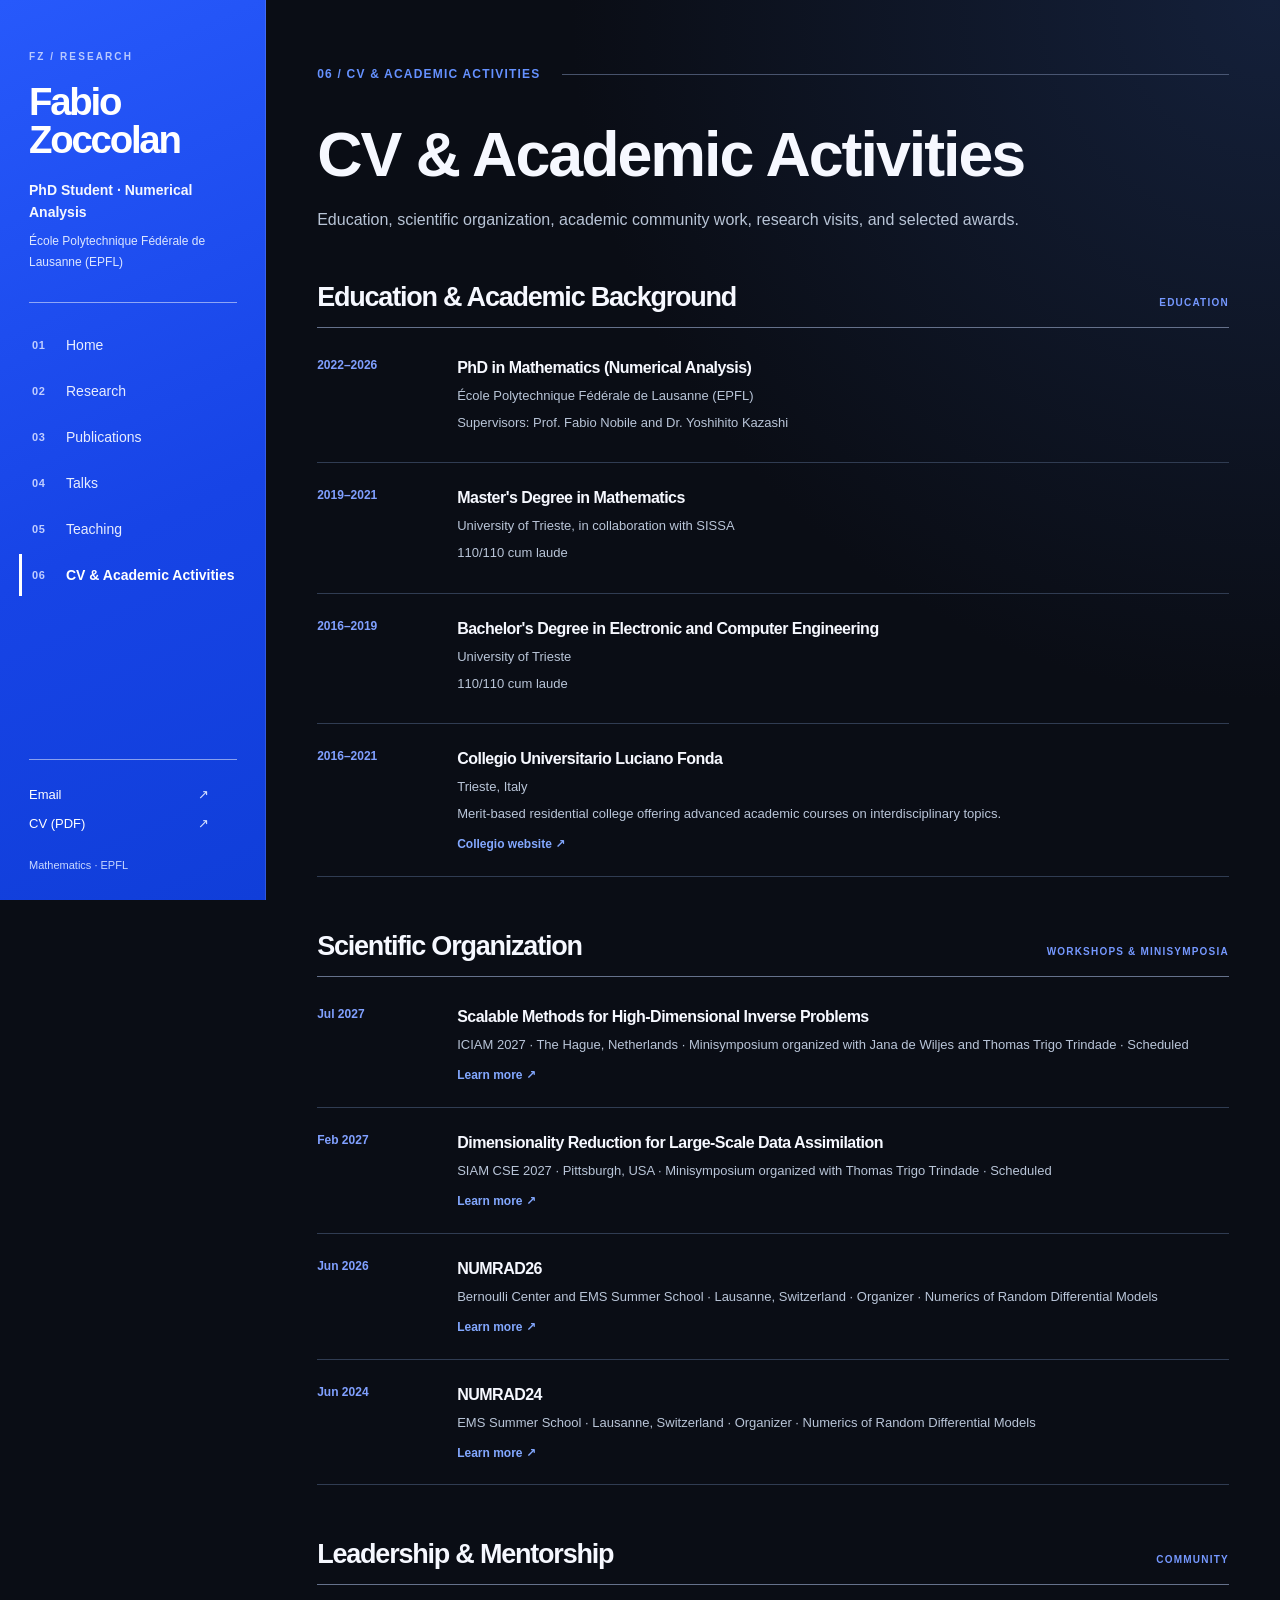
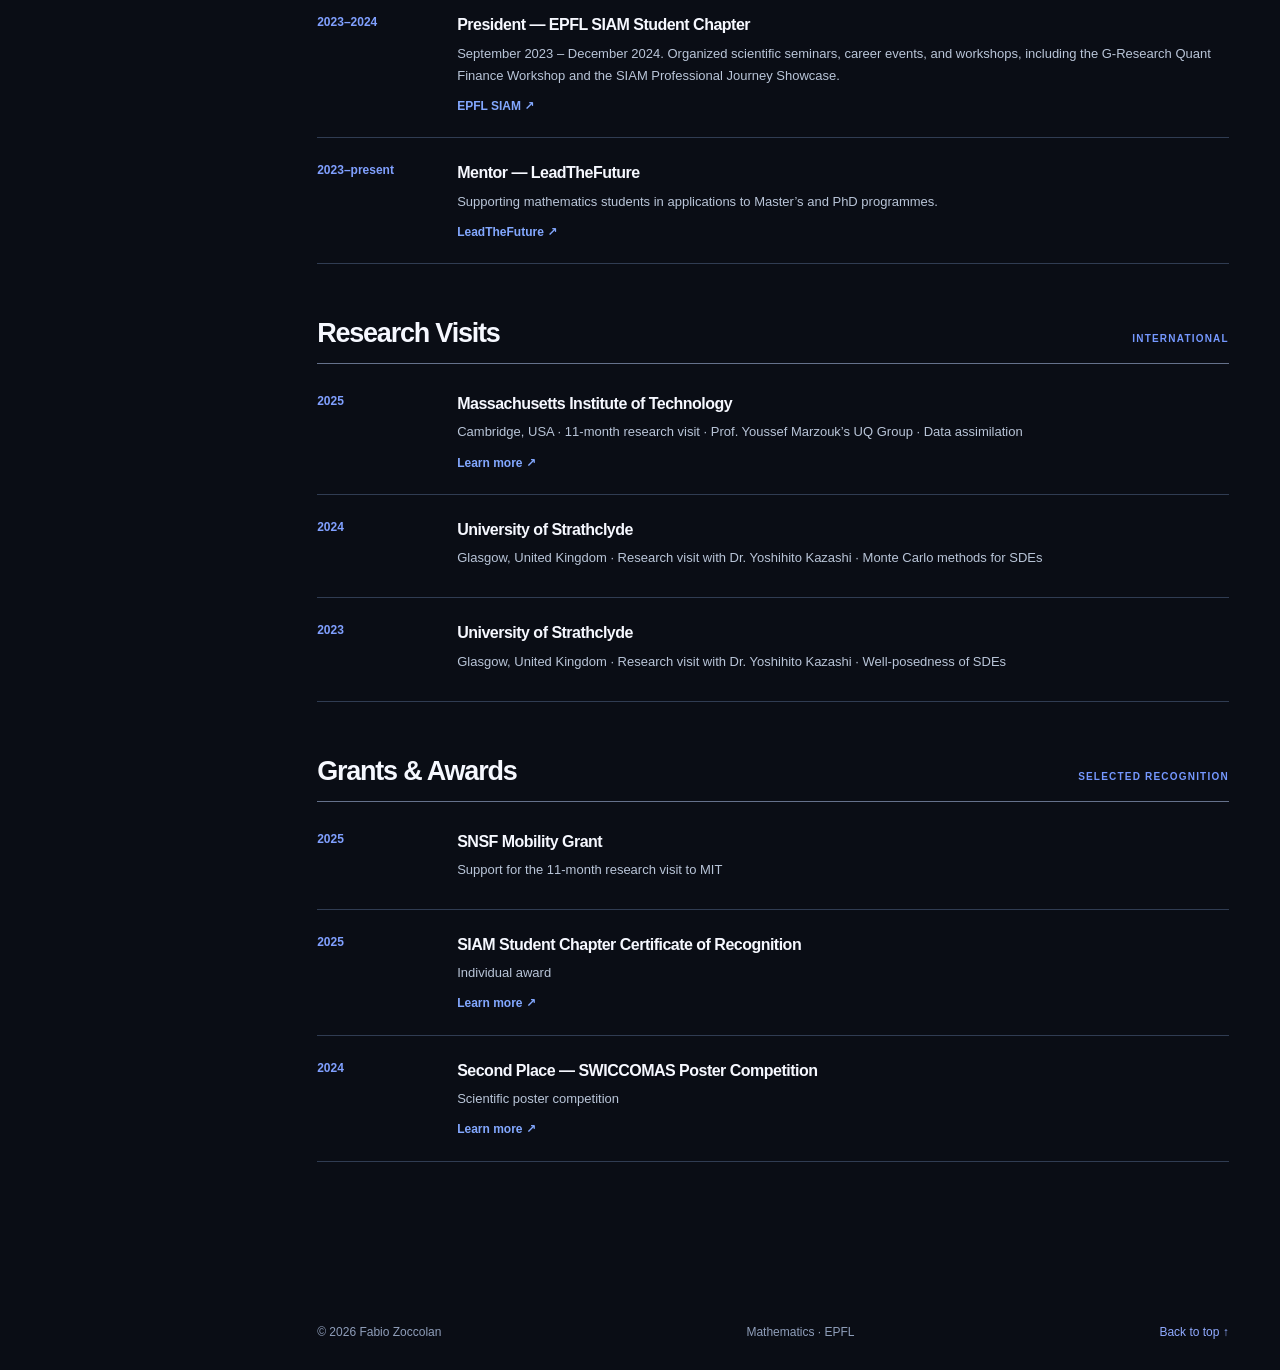
==== activities.html @ 2b1c44f2 "added pages" ====
<!DOCTYPE html>
<html lang="en">
<head>
<meta charset="utf-8"/>
<meta content="width=device-width, initial-scale=1" name="viewport"/>
<meta content="dark" name="color-scheme"/>
<meta content="#2451f4" name="theme-color"/>
<meta content="Education, academic activities, research visits, scientific organization, mentoring, grants and awards of Fabio Zoccolan." name="description"/>
<title>CV &amp; Academic Activities — Fabio Zoccolan</title>
<link href="assets/favicon.svg" rel="icon" type="image/svg+xml"/>
<link href="styles.css" rel="stylesheet"/>
<script defer="" src="script.js"></script>
</head>
<body data-page="activities">
<a class="skip-link" href="#main-content">Skip to content</a>
<div class="mobile-header"><a class="mobile-brand" href="index.html">Fabio Zoccolan</a><button aria-controls="site-sidebar" aria-expanded="false" class="menu-toggle" id="menu-toggle" type="button">Menu <span aria-hidden="true" class="menu-symbol">☰</span></button></div>
<div class="menu-backdrop" hidden="" id="menu-backdrop"></div>
<div class="site-shell">
<aside aria-label="Primary navigation" class="sidebar" id="site-sidebar">
<div class="sidebar-top">
<a class="sidebar-identity" href="index.html"><span class="sidebar-monogram">FZ / RESEARCH</span><strong>Fabio<br/>Zoccolan</strong></a>
<p class="sidebar-role">PhD Student · Numerical Analysis</p>
<p class="sidebar-affiliation">École Polytechnique Fédérale de Lausanne (EPFL)</p>
<div class="sidebar-rule"></div>
<nav aria-label="Website sections" class="site-nav">
<a class="" href="index.html"><span>01</span>Home</a>
<a class="" href="research.html"><span>02</span>Research</a>
<a class="" href="publications.html"><span>03</span>Publications</a>
<a class="" href="talks.html"><span>04</span>Talks</a>
<a class="" href="teaching.html"><span>05</span>Teaching</a>
<a aria-current="page" class="active" href="activities.html"><span>06</span>CV &amp; Academic Activities</a>
</nav>
</div>
<div class="sidebar-bottom">
<div class="sidebar-rule"></div>
<a href="mailto:fabio.zoccolan@epfl.ch">Email <span aria-hidden="true">↗</span></a>
<a href="assets/cv/Fabio_Zoccolan_CV.pdf" rel="noopener" target="_blank">CV (PDF) <span aria-hidden="true">↗</span></a>
<span class="sidebar-note">Mathematics · EPFL</span>
</div>
</aside>
<main id="main-content">
<!-- HOME: Edit the About me paragraphs and academic links here. -->

<!-- RESEARCH: Three themes, original scientific plots and animation. -->

<!-- PUBLICATIONS:-->

<!-- TALKS: Keep both scheduled 2027 talks in Upcoming Talks. -->

<!-- TEACHING: Exact codes appear before course names. -->

<!-- CV & ACADEMIC ACTIVITIES -->
<section aria-labelledby="cv-activities-title" class="content-section single-page-section" id="activities">
<div class="section-tag"><span>06 / CV &amp; ACADEMIC ACTIVITIES</span><span class="tag-rule"></span></div>
<h2 class="section-headline" id="cv-activities-title">CV &amp; Academic Activities</h2><p class="section-lede">Education, scientific organization, academic community work, research visits, and selected awards.</p>
<div class="activity-group">
<div class="group-heading">
<h3>Education &amp; Academic Background</h3>
<span>EDUCATION</span>
</div>
<article class="activity-row">
<div class="date-column">2022–2026</div>
<div>
<h4>PhD in Mathematics (Numerical Analysis)</h4>
<p>École Polytechnique Fédérale de Lausanne (EPFL)</p>
<p>Supervisors: Prof. Fabio Nobile and
         Dr. Yoshihito Kazashi</p>
</div>
</article>
<article class="activity-row">
<div class="date-column">2019–2021</div>
<div>
<h4>Master's Degree in Mathematics</h4>
<p>University of Trieste, in collaboration with SISSA</p>
<p>110/110 cum laude</p>
</div>
</article>
<article class="activity-row">
<div class="date-column">2016–2019</div>
<div>
<h4>Bachelor's Degree in Electronic and
          Computer Engineering</h4>
<p>University of Trieste</p>
<p>110/110 cum laude</p>
</div>
</article>
<article class="activity-row">
<div class="date-column">2016–2021</div>
<div>
<h4>Collegio Universitario Luciano Fonda</h4>
<p>Trieste, Italy</p>
<p>Merit-based residential college offering advanced
         academic courses on interdisciplinary topics.</p>
<a class="resource-chip" href="https://www.collegiofonda.it/en/" rel="noopener noreferrer" target="_blank">
        Collegio website ↗
      </a>
</div>
</article>
</div>

<div class="activity-group"><div class="group-heading"><h3>Scientific Organization</h3><span>WORKSHOPS &amp; MINISYMPOSIA</span></div><article class="activity-row"><div class="date-column">Jul 2027</div><div><h4>Scalable Methods for High-Dimensional Inverse Problems</h4><p>ICIAM 2027 · The Hague, Netherlands · Minisymposium organized with Jana de Wiljes and Thomas Trigo Trindade · Scheduled</p><a class="resource-chip" href="https://iciam2027.org" rel="noopener noreferrer" target="_blank">Learn more <span aria-hidden="true">↗</span></a></div></article>
<article class="activity-row"><div class="date-column">Feb 2027</div><div><h4>Dimensionality Reduction for Large-Scale Data Assimilation</h4><p>SIAM CSE 2027 · Pittsburgh, USA · Minisymposium organized with Thomas Trigo Trindade · Scheduled</p><a class="resource-chip" href="https://www.siam.org/conferences-events/siam-conferences/cse27/" rel="noopener noreferrer" target="_blank">Learn more <span aria-hidden="true">↗</span></a></div></article>
<article class="activity-row"><div class="date-column">Jun 2026</div><div><h4>NUMRAD26</h4><p>Bernoulli Center and EMS Summer School · Lausanne, Switzerland · Organizer · Numerics of Random Differential Models</p><a class="resource-chip" href="https://numrad.epfl.ch" rel="noopener noreferrer" target="_blank">Learn more <span aria-hidden="true">↗</span></a></div></article>
<article class="activity-row"><div class="date-column">Jun 2024</div><div><h4>NUMRAD24</h4><p>EMS Summer School · Lausanne, Switzerland · Organizer · Numerics of Random Differential Models</p><a class="resource-chip" href="https://numrad.epfl.ch/former-editions/" rel="noopener noreferrer" target="_blank">Learn more <span aria-hidden="true">↗</span></a></div></article></div>
<div class="activity-group"><div class="group-heading"><h3>Leadership &amp; Mentorship</h3><span>COMMUNITY</span></div>
<article class="activity-row"><div class="date-column">2023–2024</div><div><h4>President — EPFL SIAM Student Chapter</h4><p>September 2023 – December 2024. Organized scientific seminars, career events, and workshops, including the G-Research Quant Finance Workshop and the SIAM Professional Journey Showcase.</p><a class="resource-chip" href="https://siam.epfl.ch" rel="noopener noreferrer" target="_blank">EPFL SIAM <span aria-hidden="true">↗</span></a></div></article>
<article class="activity-row"><div class="date-column">2023–present</div><div><h4>Mentor — LeadTheFuture</h4><p>Supporting mathematics students in applications to Master’s and PhD programmes.</p><a class="resource-chip" href="https://leadthefuture.tech/" rel="noopener noreferrer" target="_blank">LeadTheFuture <span aria-hidden="true">↗</span></a></div></article>
</div>
<div class="activity-group"><div class="group-heading"><h3>Research Visits</h3><span>INTERNATIONAL</span></div><article class="activity-row"><div class="date-column">2025</div><div><h4>Massachusetts Institute of Technology</h4><p>Cambridge, USA · 11-month research visit · Prof. Youssef Marzouk’s UQ Group · Data assimilation</p><a class="resource-chip" href="https://uqgroup.mit.edu" rel="noopener noreferrer" target="_blank">Learn more <span aria-hidden="true">↗</span></a></div></article>
<article class="activity-row"><div class="date-column">2024</div><div><h4>University of Strathclyde</h4><p>Glasgow, United Kingdom · Research visit with Dr. Yoshihito Kazashi · Monte Carlo methods for SDEs</p></div></article>
<article class="activity-row"><div class="date-column">2023</div><div><h4>University of Strathclyde</h4><p>Glasgow, United Kingdom · Research visit with Dr. Yoshihito Kazashi · Well-posedness of SDEs</p></div></article></div>
<div class="activity-group"><div class="group-heading"><h3>Grants &amp; Awards</h3><span>SELECTED RECOGNITION</span></div><article class="activity-row"><div class="date-column">2025</div><div><h4>SNSF Mobility Grant</h4><p>Support for the 11-month research visit to MIT</p></div></article>
<article class="activity-row"><div class="date-column">2025</div><div><h4>SIAM Student Chapter Certificate of Recognition</h4><p>Individual award</p><a class="resource-chip" href="https://www.siam.org/media/rosdicst/sn_june2025.pdf" rel="noopener noreferrer" target="_blank">Learn more <span aria-hidden="true">↗</span></a></div></article>
<article class="activity-row"><div class="date-column">2024</div><div><h4>Second Place — SWICCOMAS Poster Competition</h4><p>Scientific poster competition</p><a class="resource-chip" href="https://swiccomas.ch/swiccomas-2024-ga-and-poster-competition/" rel="noopener noreferrer" target="_blank">Learn more <span aria-hidden="true">↗</span></a></div></article></div>
</section>
<footer class="site-footer"><span>© 2026 Fabio Zoccolan</span><span>Mathematics · EPFL</span><a href="#main-content">Back to top ↑</a></footer>
</main>
</div>
<dialog aria-label="Expanded scientific figure" class="image-dialog" id="image-dialog"><div class="dialog-top"><p id="dialog-caption"></p><button aria-label="Close image viewer" id="dialog-close" type="button">Close ✕</button></div><img alt="" id="dialog-image" src=""/></dialog>
</body>
</html>
---- styles.css ----
/* Fabio Zoccolan — Midnight Editorial × Cobalt Sidebar
   All type on the website is upright sans-serif. Photo/plots are not cropped. */
:root {
  --cobalt: #2451f4;
  --cobalt-bright: #6591ff;
  --cobalt-light: #9ab5ff;
  --ink: #0a0d15;
  --panel: #121a28;
  --panel-2: #19243a;
  --text: #f6f8ff;
  --muted: #b3bfd3;
  --secondary: #8e9ab2;
  --rule: #303b53;
  --sidebar-width: 266px;
  --focus: #b3c7ff;
}
*, *::before, *::after { box-sizing: border-box; }
html { scroll-behavior: smooth; }
body {
  margin: 0;
  background: var(--ink);
  color: var(--text);
  font-family: "Inter", "Helvetica Neue", Arial, system-ui, -apple-system, sans-serif;
  font-style: normal;
  font-weight: 400;
  -webkit-font-smoothing: antialiased;
  text-rendering: optimizeLegibility;
}
a { color: inherit; text-decoration: none; }
a:hover { color: #c1d2ff; }
a:focus-visible, button:focus-visible, .science-figure button:focus-visible {
  outline: 3px solid var(--focus); outline-offset: 4px;
}
button { font: inherit; }
img { max-width: 100%; }
strong { font-weight: 650; }
.skip-link {
  position: fixed; z-index: 200; left: 14px; top: -80px;
  padding: 12px 16px; background: white; color: #10162d;
}
.skip-link:focus { top: 14px; }
.mobile-header, .menu-backdrop { display: none; }
.site-shell { display: grid; grid-template-columns: var(--sidebar-width) minmax(0, 1fr); min-height: 100vh; }
.sidebar {
  position: sticky; top: 0; height: 100vh; min-height: 680px;
  background: linear-gradient(156deg, #2759fb 0%, #1744e6 58%, #103ed9 100%);
  padding: 46px 29px 29px;
  display: flex; flex-direction: column; justify-content: space-between;
  box-shadow: inset -1px 0 rgba(255,255,255,.13);
  z-index: 30;
}
.sidebar-identity { display: block; color: white; }
.sidebar-identity:hover { color: white; }
.sidebar-monogram { color: #b8c9ff; font-size: 10px; letter-spacing: .21em; font-weight: 740; }
.sidebar-identity strong { display: block; margin-top: 19px; font-size: clamp(34px, 3.0vw, 45px); line-height: .99; font-weight: 760; letter-spacing: -.058em; }
.name-period { color: #bdd0ff; }
.sidebar-role { font-size: 14px; font-weight: 620; margin: 20px 0 7px; line-height: 1.6; }
.sidebar-affiliation { font-size: 12px; line-height: 1.75; color: #dce6ff; margin: 0; }
.sidebar-rule { height: 1px; background: rgba(255,255,255,.5); margin-top: 29px; margin-bottom: 21px; }
.site-nav { display: grid; gap: 4px; }
.site-nav a {
  display: flex; align-items: center; gap: 15px;
  padding: 13px 0 13px 10px; margin-left: -10px;
  font-size: 14px; font-weight: 510;
  color: #e8edff; border-left: 3px solid transparent;
  transition: background-color .18s, border-color .18s;
}
.site-nav a span { color: #c1ceff; font-size: 11px; font-weight: 690; letter-spacing: .05em; min-width: 19px; }
.site-nav a:hover { background: rgba(255,255,255,.09); color: white; }
.site-nav a.active { border-left-color: white; font-weight: 740; color: white; }
.sidebar-bottom { margin-top: 24px; font-size: 13px; }
.sidebar-bottom .sidebar-rule { margin-bottom: 20px; }
.sidebar-bottom a { color: white; padding: 7px 0; display: flex; justify-content: space-between; align-items: center; max-width: 180px; }
.sidebar-bottom a:hover { text-decoration: underline; }
.sidebar-bottom a span { color: #d7e2ff; }
.sidebar-note { display: block; margin-top: 21px; font-size: 11px; color: #c9d8ff; }
#main-content {
  padding: 0 clamp(24px, 4.0vw, 76px);
  min-width: 0; max-width: 1550px;
  width: 100%; margin: 0 auto;
  background: radial-gradient(circle at 99% 0, #14203a 0, rgba(10,13,21,0) 700px), var(--ink);
}
.content-section { padding: 55px 0 84px; border-bottom: 1px solid #334056; scroll-margin-top: 22px; }
.content-section:not(.home-section) { padding-top: 67px; }
.section-tag { display: flex; align-items: center; gap: 22px; margin-bottom: 40px; color: var(--cobalt-bright); font-size: 12px; letter-spacing: .1em; font-weight: 760; white-space: nowrap; }
.tag-rule, .soft-line { height: 1px; min-width: 10px; flex: 1; background: #61708f; opacity: .7; }
.eyebrow { color: #99b1ff; font-weight: 800; font-size: 10px; letter-spacing: .16em; margin: 0 0 18px; }
.eyebrow-divider { color: #68748d; margin: 0 9px; }
h1, h2, h3, h4, p { margin-top: 0; }
h1, h2, h3, h4 { letter-spacing: -.032em; }
h1 { font-size: clamp(53px, 5.8vw, 82px); line-height: 1.04; letter-spacing: -.066em; font-weight: 770; margin: 0 0 27px; }
.headline-dot { color: #6d94ff; }
.hero-grid { display: grid; grid-template-columns: minmax(0,1.18fr) minmax(235px,.72fr); gap: clamp(28px,4vw,75px); align-items: start; }
.hero-text { min-width: 0; }
.bio { max-width: 720px; }
.bio p { color: #d5dce9; font-size: clamp(14px,1.19vw,16px); line-height: 1.91; margin-bottom: 16px; }
.bio strong { color: #f8f9fc; }
.profile-links { display: flex; gap: 10px; flex-wrap: wrap; margin-top: 28px; }
.profile-link {
  display: inline-flex; gap: 6px; align-items: center; justify-content: center;
  border: 1px solid #506895; min-height: 38px; padding: 9px 13px;
  background: #151e31; color: #e6eafb; border-radius: 4px;
  font-size: 12px; font-weight: 680; white-space: nowrap;
  transition: border-color .2s, background-color .2s;
}
a.profile-link:hover { background: #243b6a; border-color: #8ba9ff; color: white; }
.profile-link.cv-link { background: #2451f4; border-color: #2451f4; color: white; }
.profile-link.cv-link:hover { background: #3564fc; }
.pending-link { opacity: .72; cursor: default; }
.pending-link small { font-size: 10px; font-weight: 420; color: #b0bfdc; }
.profile-photo { margin: 0; width: 100%; max-width: 455px; justify-self: end; }
.profile-photo img { display: block; width: 100%; height: auto; object-fit: contain; border: 1px solid #52638a; border-radius: 4px; }
.profile-photo figcaption { color: #8190ae; padding: 10px 1px 0; font-size: 11px; letter-spacing: .09em; text-transform: uppercase; }
.home-secondary { margin-top: 62px; }
.mini-heading { display: flex; gap: 13px; align-items: center; margin-bottom: 23px; }
.mini-heading h2 { margin: 0; font-size: 24px; font-weight: 740; }
.mini-line { background: #5784ff; width: 29px; height: 3px; flex: none; }
.interests-grid { display: grid; grid-template-columns: repeat(3,minmax(0,1fr)); gap: 13px; }
.interest-card {
  display: flex; flex-direction: column; justify-content: space-between; min-height: 174px;
  padding: 22px 21px 18px; border: 1px solid #364b70; border-radius: 5px;
  background: linear-gradient(143deg,#1b2942 0%,#131c2e 100%);
  transition: transform .2s, border-color .2s, background-color .2s;
}
.interest-card:hover { border-color: #7499ff; transform: translateY(-2px); color: white; }
.interest-number { color: #7fa3ff; font-weight: 780; font-size: 10px; letter-spacing: .11em; }
.interest-card h3 { font-size: clamp(16px,1.42vw,21px); line-height: 1.27; margin: 17px 0 13px; font-weight: 740; }
.interest-arrow { align-self: flex-end; color: #7ea1ff; font-size: 19px; }
.home-bottom-grid { display: grid; grid-template-columns: minmax(0,.9fr) minmax(0,1.1fr); gap: 42px; margin-top: 62px; }
.home-feature p { color: #c5cede; line-height: 1.85; font-size: 15px; }
.text-action { color: #87a8ff; font-weight: 700; font-size: 14px; display: inline-block; margin-top: 7px; }
.text-action:hover { color: #bdcdff; }
.recent-entry { border-bottom: 1px solid #303c54; padding: 13px 0; display: grid; gap: 16px; grid-template-columns: 42px minmax(0,1fr); }
.recent-entry:first-of-type { padding-top: 1px; }
.recent-entry>span { color: #819fff; font-size: 12px; margin-top: 4px; }
.recent-entry strong { font-size: 14px; line-height: 1.5; display: block; font-weight: 650; }
.resource-chip { font-size: 12px; display: inline-block; color: #83a8ff; font-weight: 650; margin: 9px 14px 0 0; line-height: 1.3; }
.resource-chip:hover { color: #c7d7ff; text-decoration: underline; }
.contact-block { margin-top: 58px; border-top: 1px solid #5b6983; padding-top: 27px; display: grid; grid-template-columns: .85fr 1.15fr; gap: 26px; }
.contact-label { color: #7d9cfa; font-weight: 750; letter-spacing: .14em; font-size: 11px; }
.contact-block h2 { font-size: 32px; margin: 9px 0; font-weight: 740; }
.contact-details { padding-top: 8px; }
.contact-details>a { font-size: 17px; font-weight: 650; }
.contact-details>a span { color: var(--cobalt-bright); }
.contact-details p { font-size: 13px; color: #9faec7; margin: 10px 0 0; }
.contact-small a { color: #83a8ff; }
.section-headline { font-size: clamp(46px,4.9vw,72px); line-height: 1.06; font-weight: 775; margin: 0 0 19px; }
.section-lede { max-width: 765px; font-size: 16px; line-height: 1.77; color: #b8c4d6; margin-bottom: 44px; }
.research-theme { border-top: 1px solid #46536c; padding: 39px 0 49px; scroll-margin-top: 28px; }
.research-theme:first-of-type { border-top: 0; }
.theme-heading { display: grid; grid-template-columns: 55px minmax(0,1fr); align-items: start; gap: 12px; }
.theme-index { font-weight: 790; font-size: 34px; letter-spacing: -.06em; color: #7395ff; line-height: 1; }
.theme-kicker { color: #7098ff; letter-spacing: .14em; font-size: 10px; font-weight: 750; margin: 0 0 8px; }
.theme-heading h3 { font-size: clamp(24px,2.7vw,36px); line-height: 1.17; font-weight: 740; margin: 0; max-width: 920px; }
.theme-body { max-width: 860px; margin: 22px 0 29px 67px; }
.theme-body p { font-size: 15px; line-height: 1.92; color: #c1cad9; margin-bottom: 13px; }
.media-section-title { display: flex; align-items: center; gap: 15px; margin: 31px 0 18px; font-size: 10px; letter-spacing: .11em; color: #84a2ef; font-weight: 790; }
.media-section-title span:last-child { flex: none; color: #7d8aa3; }
.media-section-title.media-gap { margin-top: 38px; }
.media-intro { color: #a9b9d1; font-size: 13px; line-height: 1.65; max-width: 825px; margin: 0 0 20px; }
.figure-grid { display: grid; gap: 14px; align-items: start; }
.figure-grid.grid-two { grid-template-columns: repeat(2,minmax(0,1fr)); }
.figure-grid.grid-four { grid-template-columns: repeat(4,minmax(0,1fr)); gap: 12px; }
.science-figure { margin: 0; min-width: 0; }
.figure-open {
  display: block; position: relative; width: 100%; min-width: 0; padding: 0; border: 1px solid #586785; border-radius: 4px;
  overflow: hidden; background: #fff; cursor: zoom-in;
}
.figure-open img { display: block; width: 100%; aspect-ratio: 1.29 / 1; height: auto; object-fit: contain; background: #fff; }
.expand-hint { position: absolute; bottom: 0; left: 0; right: 0; padding: 11px 13px; text-align: right; color: white; background: linear-gradient(transparent,rgba(0,0,0,.66)); font-size: 12px; font-weight: 680; opacity: 0; transition: opacity .2s; }
.figure-open:hover .expand-hint,.figure-open:focus-visible .expand-hint { opacity: 1; }
.science-figure figcaption { padding: 12px 0 0; display: grid; gap: 6px; }
.science-figure figcaption strong { font-size: 13px; font-weight: 730; line-height: 1.4; }
.science-figure figcaption span { font-size: 12px; line-height: 1.54; color: #99a8c0; }
.grid-four .science-figure figcaption strong { font-size: 12px; }
.grid-four .science-figure figcaption span { font-size: 11px; }
.animation-figure { margin: 0; max-width: 865px; }
.animation-figure img { display: block; width: 100%; height: auto; object-fit: contain; background: white; border: 1px solid #586785; border-radius: 4px; }
.animation-figure figcaption { display: grid; gap: 6px; margin-top: 12px; }
.animation-figure figcaption strong { font-size: 14px; }
.animation-figure figcaption span { font-size: 12px; color: #a3b2cb; }
.associated-work { padding: 21px 0 0; margin-top: 30px; border-top: 1px solid #323f58; }
.associated-work>p { font-size: 10px; color: #7296ff; font-weight: 800; letter-spacing: .14em; margin-bottom: 4px; }
.resource-row { display: flex; flex-wrap: wrap; column-gap: 0; row-gap: 2px; }
.publication-group,.activity-group { margin: 47px 0 54px; }
.group-heading { display: flex; justify-content: space-between; align-items: baseline; gap: 16px; border-bottom: 1px solid #65718b; padding-bottom: 14px; margin-bottom: 5px; }
.group-heading h3 { font-size: 27px; margin: 0; letter-spacing: -.045em; font-weight: 750; }
.group-heading>span { font-size: 10px; font-weight: 760; color: #7598ff; letter-spacing: .12em; white-space: nowrap; }
.publication-item { display: grid; grid-template-columns: 68px minmax(0,1fr); gap: 20px; border-bottom: 1px solid #303c52; padding: 24px 0 25px; }
.publication-year { color: #83a3ff; font-size: 13px; font-weight: 760; padding-top: 3px; }
.publication-copy h4 { font-size: clamp(16px,1.35vw,19px); line-height: 1.42; letter-spacing: -.016em; font-weight: 680; margin: 0 0 8px; }
.publication-copy p { margin: 0 0 6px; font-size: 13px; line-height: 1.65; }
.publication-authors { color: #c1cad9; }
.publication-venue { color: #8e9eb6; font-style: normal; }
.bibliography-download { margin-top: 8px; }
.talk-list { padding: 0; }
.talk-item { display: grid; grid-template-columns: 82px minmax(0,1fr); padding: 22px 0 26px; border-bottom: 1px solid #303b52; gap: 20px; }
.talk-date { padding-top: 2px; display: grid; justify-items: start; gap: 3px; }
.talk-date span { color: #779aff; font-size: 13px; font-weight: 770; }
.talk-date strong { color: #e0e6f5; font-size: 13px; }
.talk-label { text-transform: uppercase; letter-spacing: .11em; color: #7398ff; font-size: 10px; font-weight: 770; margin-bottom: 7px; }
.talk-details h4 { font-size: clamp(16px,1.5vw,20px); font-weight: 710; letter-spacing: -.02em; line-height: 1.4; margin: 0 0 6px; }
.talk-details>p { color: #aebbd0; line-height: 1.58; font-size: 13px; margin: 0; }
.dot-separator { color: #6c89bc; margin: 0 4px; }
.year-group { margin-top: 29px; }
.year-heading { color: #88a5ff; font-weight: 750; font-size: 22px; margin: 0 0 4px; }
.teaching-row { display: grid; grid-template-columns: 125px minmax(0,1fr); gap: 24px; padding: 20px 0; border-bottom: 1px solid #303c52; }
.date-column { color: #80a0ff; font-size: 13px; font-weight: 750; line-height: 1.55; }
.teaching-courses p { color: #f2f5fc; font-size: 15px; line-height: 1.5; font-weight: 580; margin: 0 0 9px; }
.teaching-courses p:last-child { margin-bottom: 0; }
.student-row { display: grid; grid-template-columns: minmax(0,1fr) 145px; gap: 24px; padding: 22px 0; border-bottom: 1px solid #303c52; }
.student-row h4,.activity-row h4 { margin: 0 0 6px; font-size: 16px; font-weight: 720; line-height: 1.45; }
.student-row p,.activity-row p { font-size: 13px; line-height: 1.7; color: #b9c5d8; margin: 0 0 5px; }
.student-type { color: #8da8ff; text-align: right; font-size: 12px; font-weight: 630; }
.student-type .resource-chip { margin-right: 0; }
.subtle-text { color: #8b9bb2; font-size: 12px; }
.activity-row { display: grid; grid-template-columns: 120px minmax(0,1fr); gap: 20px; padding: 23px 0; border-bottom: 1px solid #303c52; }
.activity-row>.date-column { font-size: 12px; }
.activity-row .resource-chip { margin-top: 7px; }
.site-footer { display: flex; justify-content: space-between; gap: 15px; flex-wrap: wrap; padding: 25px 0 31px; color: #8f9eba; font-size: 12px; }
.site-footer a { color: #90aaff; }
.image-dialog { width: min(96vw,1380px); max-height: 94vh; border: 1px solid #50648e; border-radius: 6px; padding: 0; background: #101725; color: white; box-shadow: 0 20px 90px rgba(0,0,0,.8); }
.image-dialog::backdrop { background: rgba(0,0,0,.88); }
.dialog-top { display: flex; justify-content: space-between; align-items: center; gap: 20px; padding: 11px 18px; border-bottom: 1px solid #364461; }
.dialog-top p { font-size: 13px; font-weight: 690; margin: 0; }
.dialog-top button { color: white; background: #2451f4; border: 0; padding: 10px 14px; cursor: pointer; border-radius: 3px; }
.image-dialog img { display: block; width: auto; height: auto; max-width: min(94vw,1340px); max-height: calc(94vh - 80px); margin: 12px auto; object-fit: contain; background: white; }
@media (max-width: 1190px) {
  :root { --sidebar-width: 237px; }
  .sidebar { padding: 37px 20px 23px; }
  #main-content { padding: 0 clamp(24px,3.7vw,48px); }
  .hero-grid { gap: 27px; grid-template-columns: minmax(0,1.2fr) minmax(220px,.75fr); }
  .sidebar-identity strong { font-size: 37px; }
  .profile-link { padding: 9px 10px; }
}
@media (max-width: 920px) {
  .mobile-header { display: flex; position: sticky; top: 0; z-index: 60; background: #2050ed; color: white; height: 64px; align-items: center; justify-content: space-between; padding: 0 22px; box-shadow: 0 1px 18px rgba(0,0,0,.3); }
  .mobile-brand { color: white; font-size: 21px; font-weight: 760; letter-spacing: -.06em; }
  .mobile-brand span { color: #b9cbff; }
  .menu-toggle { background: transparent; color: white; border: 1px solid rgba(255,255,255,.5); border-radius: 4px; padding: 9px 12px; cursor: pointer; font-size: 13px; }
  .menu-symbol { margin-left: 10px; }
  .site-shell { display: block; }
  .sidebar { position: fixed; left: 0; top: 64px; bottom: 0; height: calc(100dvh - 64px); width: min(320px,85vw); min-height: 0; overflow: auto; transform: translateX(-105%); transition: transform .24s ease; z-index: 70; padding: 28px; }
  body.menu-open .sidebar { transform: translateX(0); }
  .menu-backdrop { position: fixed; z-index: 65; inset: 64px 0 0; background: rgba(0,0,0,.7); }
  body.menu-open .menu-backdrop { display: block; }
  #main-content { padding: 0 clamp(18px,5vw,45px); }
  .content-section { scroll-margin-top: 76px; }
  .research-theme { scroll-margin-top: 80px; }
  .home-section { padding-top: 42px; }
  .hero-grid { grid-template-columns: minmax(0,1.35fr) minmax(220px,.75fr); }
}
@media (max-width: 690px) {
  .section-tag { margin-bottom: 29px; }
  .hero-grid { grid-template-columns: 1fr; }
  .hero-text { order: 1; }
  .profile-photo { order: 2; justify-self: start; width: min(100%,420px); }
  .bio p { font-size: 15px; }
  h1 { font-size: 58px; }
  .home-secondary { margin-top: 45px; }
  .interests-grid { grid-template-columns: 1fr; }
  .interest-card { min-height: 120px; }
  .home-bottom-grid { grid-template-columns: 1fr; gap: 34px; }
  .contact-block { grid-template-columns: 1fr; gap: 4px; }
  .content-section:not(.home-section) { padding-top: 57px; }
  .figure-grid.grid-two { grid-template-columns: 1fr; }
  .figure-grid.grid-four { grid-template-columns: repeat(2,minmax(0,1fr)); }
  .theme-heading { grid-template-columns: 38px 1fr; gap: 10px; }
  .theme-index { font-size: 26px; }
  .theme-heading h3 { font-size: 26px; }
  .theme-body { margin-left: 0; }
  .media-section-title { font-size: 9px; gap: 9px; }
  .publication-item { grid-template-columns: 47px 1fr; gap: 12px; }
  .group-heading h3 { font-size: 24px; }
  .talk-item { grid-template-columns: 55px 1fr; gap: 13px; }
  .teaching-row,.activity-row { grid-template-columns: 1fr; gap: 5px; }
  .student-row { grid-template-columns: 1fr; gap: 10px; }
  .student-type { text-align: left; }
}
@media (max-width: 430px) {
  #main-content { padding: 0 18px; }
  .profile-links { gap: 7px; }
  .profile-link { padding: 9px 9px; }
  .figure-grid.grid-four { grid-template-columns: 1fr; }
  .section-headline { font-size: 44px; }
  .group-heading { align-items: start; }
  .group-heading>span { font-size: 9px; }
  .talk-details h4 { font-size: 16px; }
}
@media (prefers-reduced-motion: reduce) {
  *, *::before, *::after { scroll-behavior: auto !important; transition-duration: 0.01ms !important; animation-duration: 0.01ms !important; }
}
@media print {
  .sidebar,.mobile-header,.menu-backdrop,.image-dialog { display: none !important; }
  .site-shell { display: block; }
  #main-content { padding: 0 20px; background: white; color: black; }
  .content-section { break-inside: avoid-page; }
}

/* Multi-page navigation: research sections remain together on research.html. */
.single-page-section { min-height: calc(100vh - 90px); border-bottom: 0; }
.research-jumpnav { display: flex; flex-wrap: wrap; gap: 10px; margin: 28px 0 35px; }
.research-jumpnav a { display: inline-block; padding: 10px 14px; font-size: 12px; font-weight: 690; line-height: 1.4; border: 1px solid #506995; border-radius: 4px; color: #e8edff; background: #182238; transition: background-color .18s, border-color .18s; }
.research-jumpnav a:hover { color: white; border-color: #a4bdff; background: #2451f4; }
@media (max-width: 690px) { .research-jumpnav { margin: 22px 0 26px; gap: 8px; } .research-jumpnav a { padding: 9px 11px; } }
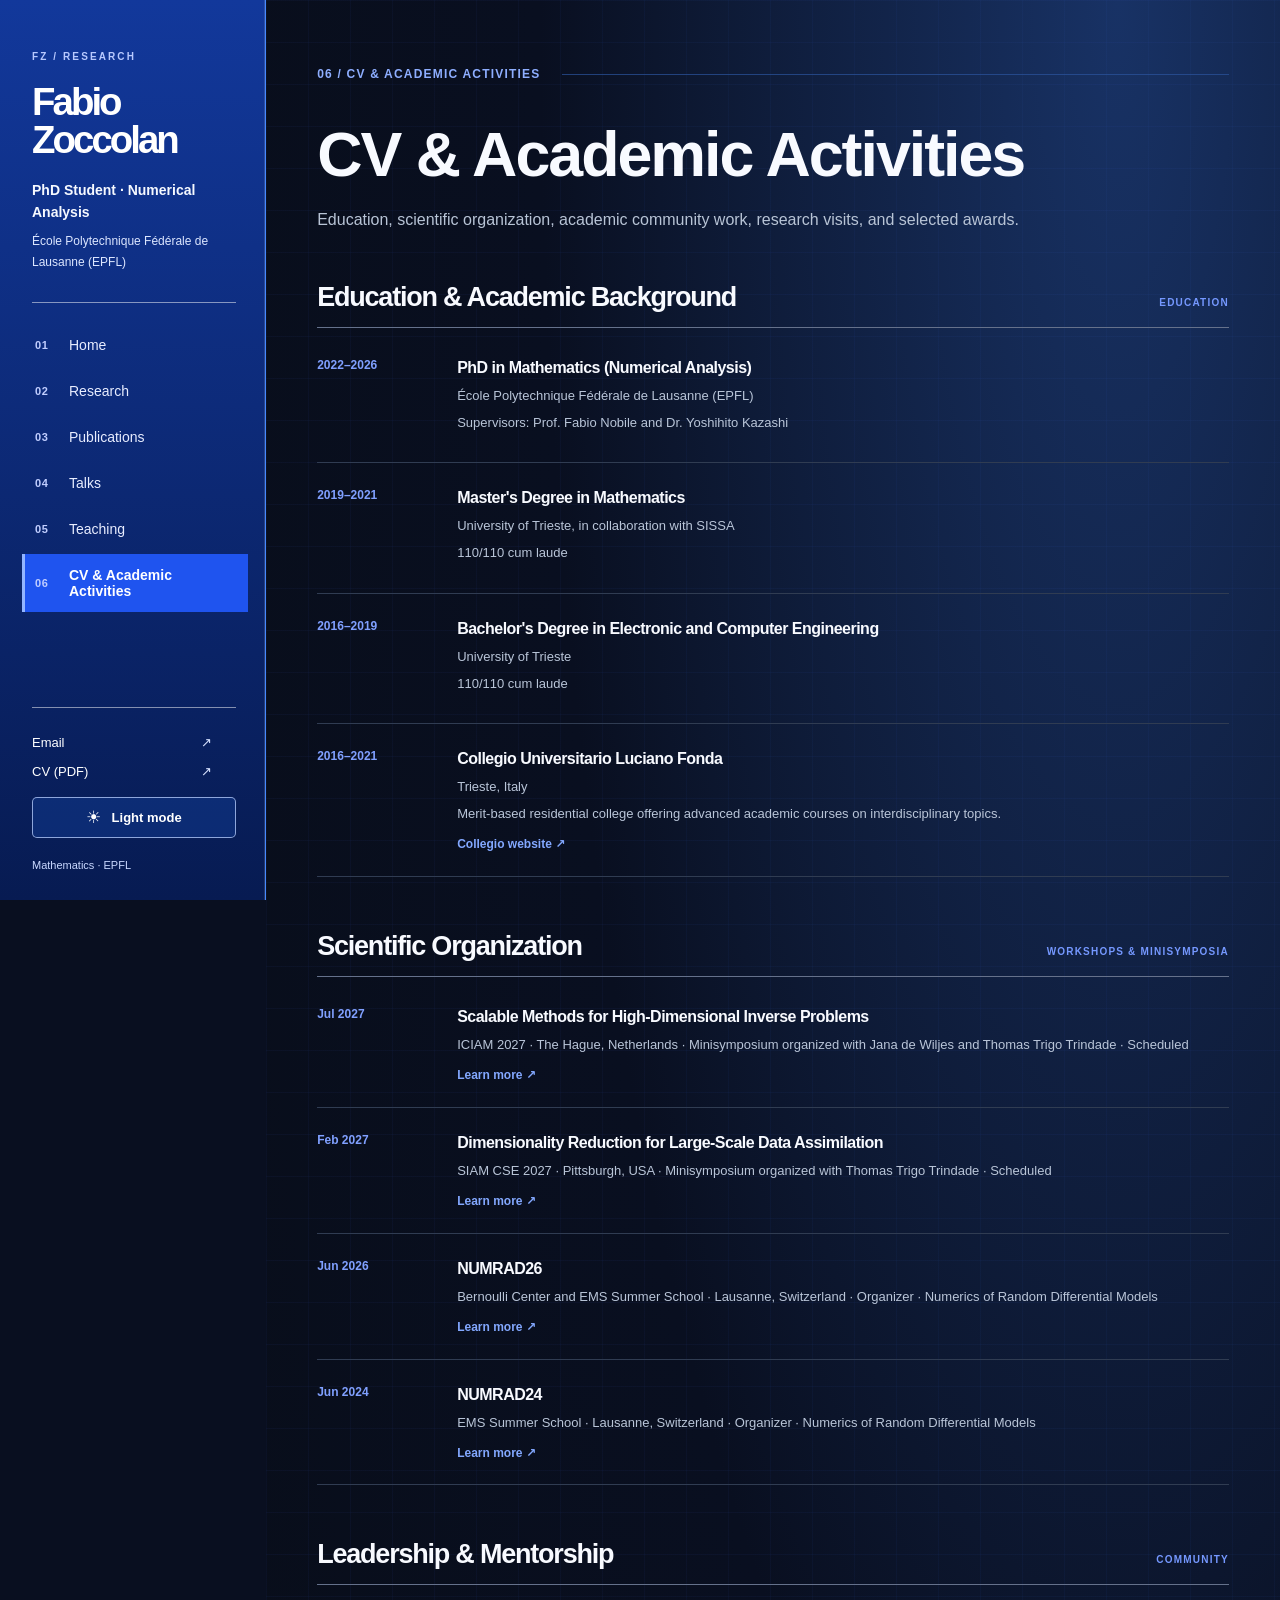
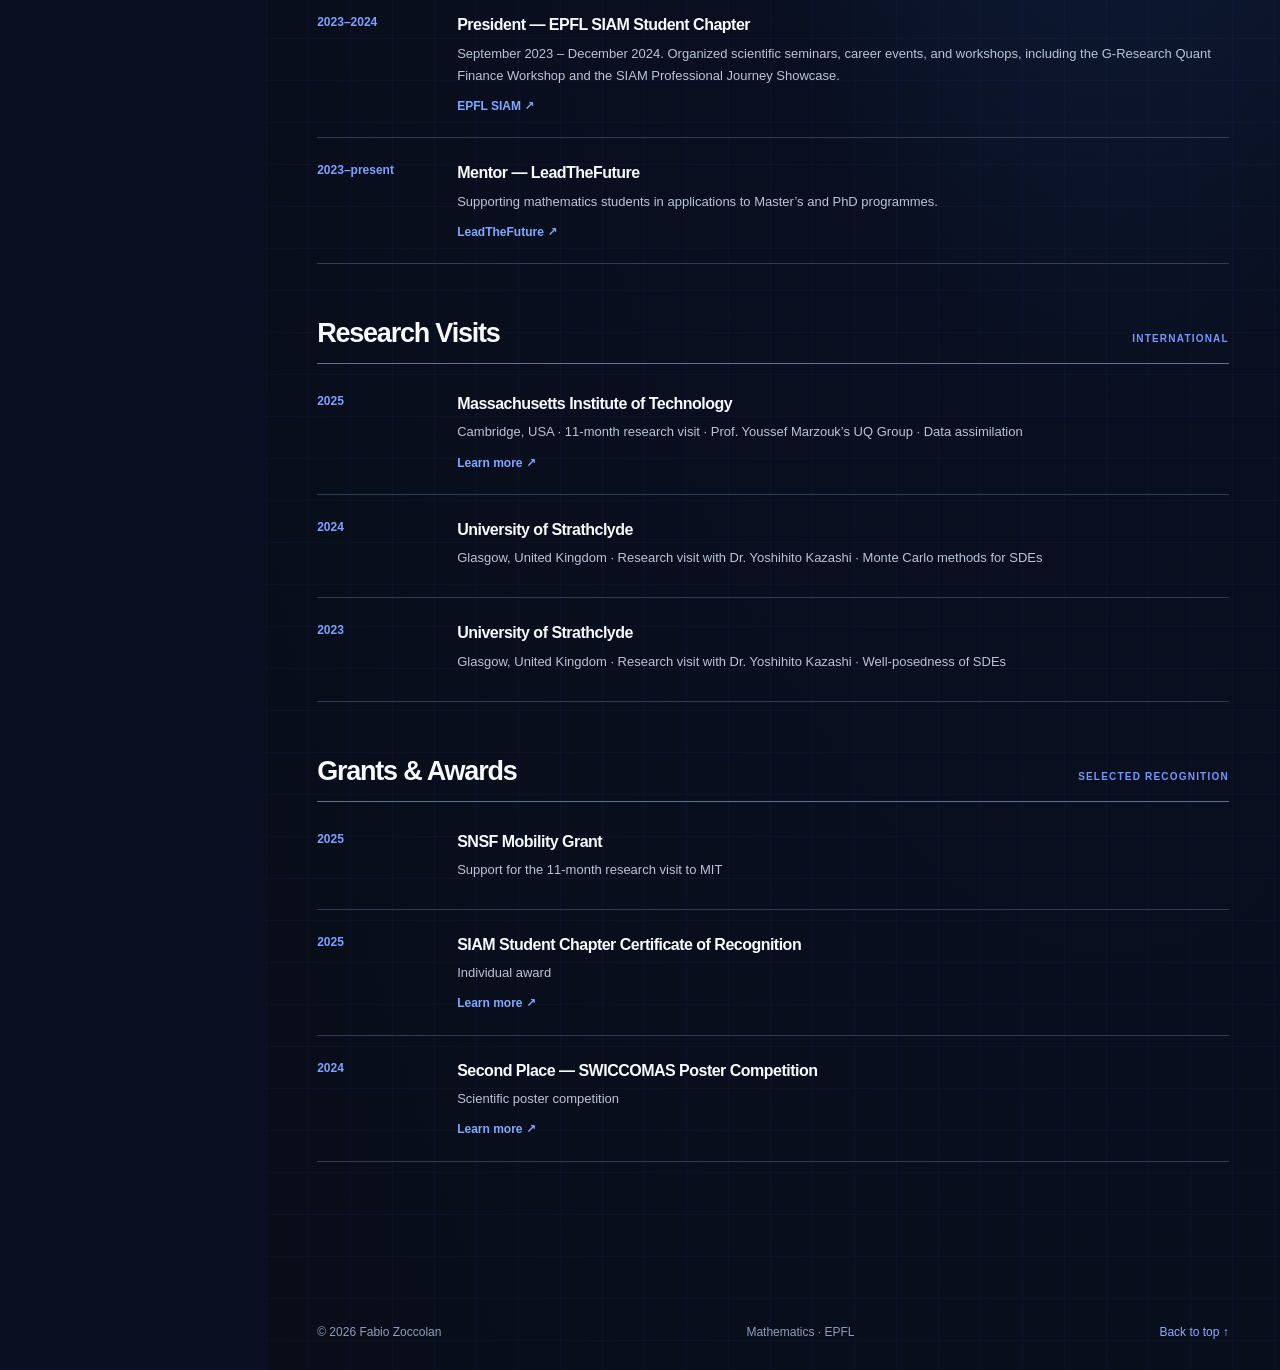
==== commit c7176bdb: "new website version" ====
--- a/activities.html
+++ b/activities.html
@@ -3,11 +3,20 @@
 <head>
 <meta charset="utf-8"/>
 <meta content="width=device-width, initial-scale=1" name="viewport"/>
-<meta content="dark" name="color-scheme"/>
+<meta content="dark light" name="color-scheme"/>
 <meta content="#2451f4" name="theme-color"/>
 <meta content="Education, academic activities, research visits, scientific organization, mentoring, grants and awards of Fabio Zoccolan." name="description"/>
 <title>CV &amp; Academic Activities — Fabio Zoccolan</title>
 <link href="assets/favicon.svg" rel="icon" type="image/svg+xml"/>
+<script>
+  /* Apply a saved theme before the stylesheet renders to avoid flashing. */
+  try {
+    document.documentElement.dataset.theme =
+      localStorage.getItem('fabio-site-theme') === 'light' ? 'light' : 'dark';
+  } catch (error) {
+    document.documentElement.dataset.theme = 'dark';
+  }
+</script>
 <link href="styles.css" rel="stylesheet"/>
 <script defer="" src="script.js"></script>
 </head>
@@ -35,6 +44,10 @@
 <div class="sidebar-rule"></div>
 <a href="mailto:fabio.zoccolan@epfl.ch">Email <span aria-hidden="true">↗</span></a>
 <a href="assets/cv/Fabio_Zoccolan_CV.pdf" rel="noopener" target="_blank">CV (PDF) <span aria-hidden="true">↗</span></a>
+<button class="theme-toggle" type="button" aria-label="Switch to light mode" aria-pressed="false">
+  <span class="theme-toggle-icon" aria-hidden="true">&#9728;</span>
+  <span class="theme-toggle-text">Light mode</span>
+</button>
 <span class="sidebar-note">Mathematics · EPFL</span>
 </div>
 </aside>
--- a/styles.css
+++ b/styles.css
@@ -303,3 +303,162 @@
 .research-jumpnav a { display: inline-block; padding: 10px 14px; font-size: 12px; font-weight: 690; line-height: 1.4; border: 1px solid #506995; border-radius: 4px; color: #e8edff; background: #182238; transition: background-color .18s, border-color .18s; }
 .research-jumpnav a:hover { color: white; border-color: #a4bdff; background: #2451f4; }
 @media (max-width: 690px) { .research-jumpnav { margin: 22px 0 26px; gap: 8px; } .research-jumpnav a { padding: 9px 11px; } }
+
+
+/* 02 / Cobalt Blueprint — engineered grids, highlighted research */
+:root{--cobalt:#2055ff;--ink:#090f20;--panel:#121f39;--panel-2:#192e55;--text:#f8faff;--muted:#c8d4e9;--rule:#355581;}
+.sidebar{background:linear-gradient(180deg,#12389b 0%,#071b52 100%);border-right:1px solid #4589ff;padding-left:32px;}
+.sidebar-identity strong{font-weight:820;letter-spacing:-.077em}.site-nav a.active{background:#1f54ef;border-left-color:#93b5ff;margin-right:-12px;padding-right:12px}
+#main-content{background:linear-gradient(90deg,rgba(56,102,231,.05) 1px,transparent 1px) 0 0/42px 42px,linear-gradient(rgba(56,102,231,.055) 1px,transparent 1px) 0 0/42px 42px,radial-gradient(ellipse at 84% 0, #183265 0%, #090f20 48%,#080d18 100%);}
+h1{font-weight:860;letter-spacing:-.079em;font-size:clamp(60px,6.3vw,90px)}
+.section-tag{color:#8eaeff}.tag-rule{background:#2b559e}.eyebrow,.interest-number{color:#8cb1ff}
+.bio p{color:#d5dff0;line-height:1.92}.bio strong{color:#fff}
+.profile-photo img{border:3px solid #7ba4ff;box-shadow:13px 13px 0px #123a98;filter:saturate(.98)}.profile-photo figcaption{color:#8aa6d3}
+.profile-link{background:rgba(27,51,91,.75);border-color:#4a78bd;box-shadow:inset 0 1px rgba(255,255,255,.08)}.profile-link.cv-link{background:#225bff}
+.mini-line{height:2px;width:55px;background:#7aa0ff}
+.interest-card{background:linear-gradient(147deg,#123b88,#102342 73%);border:1px solid #4378ce;border-radius:0;min-height:182px;position:relative;overflow:hidden}
+.interest-card:after{content:"";width:66px;height:66px;border:1px solid #5d89c6;position:absolute;right:-28px;top:-28px;transform:rotate(45deg);opacity:.5}
+.interest-card h3{font-size:clamp(16px,1.42vw,21px)}
+.contact-block{border-color:#4876b4}.recent-entry{border-color:#385587}
+
+
+/* Theme toggle: the dark palette is Cobalt Blueprint B. */
+:root { color-scheme: dark; }
+html[data-theme="light"] { color-scheme: light; }
+.theme-toggle {
+  display: flex; align-items: center; justify-content: center; gap: 10px;
+  width: 100%; margin: 11px 0 7px; padding: 11px 13px;
+  border: 1px solid rgba(188, 210, 255, .74); border-radius: 5px;
+  background: rgba(21, 65, 156, .42); color: white;
+  font-size: 13px; font-weight: 680; cursor: pointer;
+  transition: background .18s, border-color .18s;
+}
+.theme-toggle:hover { background: rgba(48, 103, 225, .65); border-color: white; }
+.theme-toggle:focus-visible { outline: 3px solid white; outline-offset: 3px; }
+.theme-toggle-icon { font-size: 17px; line-height: 1; }
+
+/* Copy citation buttons sit alongside paper/DOI/software links. */
+.bibtex-copy {
+  display: inline-flex; align-items: center; gap: 5px;
+  min-height: 28px; margin: 6px 8px 0 0; padding: 4px 10px;
+  color: #dce8ff; background: rgba(36,81,244,.16);
+  border: 1px solid #587dbe; border-radius: 4px;
+  font-size: 12px; line-height: 1.3; font-weight: 680;
+  cursor: pointer;
+}
+.bibtex-copy:hover { color: white; background: #2759d6; border-color: #9cbbff; }
+.bibtex-copy.copied { border-color: #9bb9ff; color: white; }
+.bibtex-copy:disabled { cursor: default; opacity: .9; }
+.copy-symbol { font-size: 15px; line-height: 1; }
+
+/* Keep sidebar identity and role readable in both themes. */
+.sidebar-role { color: #f6f9ff; }
+
+/* Light mode: keep the cobalt sidebar; lighten the content surface and text. */
+html[data-theme="light"] {
+  --cobalt: #2552d7;
+  --cobalt-bright: #2456bb;
+  --cobalt-light: #1e4eaf;
+  --ink: #f7f9fd;
+  --panel: #eef3fc;
+  --panel-2: #e7eef9;
+  --text: #172743;
+  --muted: #53647d;
+  --secondary: #61738c;
+  --rule: #c5d2e4;
+  --focus: #2157d8;
+}
+html[data-theme="light"] #main-content {
+  background:
+    linear-gradient(90deg,rgba(38,83,169,.035) 1px,transparent 1px) 0 0/42px 42px,
+    linear-gradient(rgba(38,83,169,.035) 1px,transparent 1px) 0 0/42px 42px,
+    radial-gradient(ellipse at 86% 0,#e5efff 0%,#f7f9fd 54%,#fff 100%);
+}
+html[data-theme="light"] #main-content a:hover { color: #1848b1; }
+html[data-theme="light"] .content-section { border-bottom-color: #cdd8ea; }
+html[data-theme="light"] .section-tag,
+html[data-theme="light"] .eyebrow,
+html[data-theme="light"] .interest-number,
+html[data-theme="light"] .theme-kicker,
+html[data-theme="light"] .group-heading>span,
+html[data-theme="light"] .associated-work>p,
+html[data-theme="light"] .contact-label,
+html[data-theme="light"] .talk-label,
+html[data-theme="light"] .year-heading,
+html[data-theme="light"] .date-column,
+html[data-theme="light"] .publication-year,
+html[data-theme="light"] .talk-date span,
+html[data-theme="light"] .student-type,
+html[data-theme="light"] .theme-index,
+html[data-theme="light"] .recent-entry>span { color: #2453bb; }
+html[data-theme="light"] .tag-rule,
+html[data-theme="light"] .soft-line { background: #aebed7; }
+html[data-theme="light"] .eyebrow-divider { color: #7789a5; }
+html[data-theme="light"] .bio p { color: #3d4d67; }
+html[data-theme="light"] .bio strong { color: #192b48; }
+html[data-theme="light"] .profile-link {
+  color: #1e437f; background: rgba(255,255,255,.88); border-color: #b9cbe5;
+  box-shadow: 0 2px 6px rgba(28,68,138,.06);
+}
+html[data-theme="light"] a.profile-link:hover { background: #e4edff; border-color: #7396dc; color: #143e9b; }
+html[data-theme="light"] .profile-link.cv-link { background: #2552dc; border-color: #2552dc; color: white; }
+html[data-theme="light"] a.profile-link.cv-link:hover { background: #1945bd; color: white; }
+html[data-theme="light"] .profile-photo img { border-color: #4c74bd; box-shadow: 13px 13px 0 #d3e2ff; }
+html[data-theme="light"] .profile-photo figcaption { color: #576d8c; }
+html[data-theme="light"] .mini-line { background: #3261d5; }
+html[data-theme="light"] .interest-card {
+  color: #162b4e; background: linear-gradient(145deg,#ffffff,#e7efff);
+  border-color: #a9c1e9; box-shadow: 0 5px 18px rgba(44,80,155,.045);
+}
+html[data-theme="light"] .interest-card:after { border-color: #8ba9dd; }
+html[data-theme="light"] .interest-card:hover { border-color: #3468d7; color: #173569; }
+html[data-theme="light"] .interest-arrow { color: #2455c0; }
+html[data-theme="light"] .home-feature p,
+html[data-theme="light"] .theme-body p,
+html[data-theme="light"] .publication-authors,
+html[data-theme="light"] .student-row p,
+html[data-theme="light"] .activity-row p,
+html[data-theme="light"] .talk-details>p { color: #44536b; }
+html[data-theme="light"] .recent-entry,
+html[data-theme="light"] .publication-item,
+html[data-theme="light"] .talk-item,
+html[data-theme="light"] .teaching-row,
+html[data-theme="light"] .student-row,
+html[data-theme="light"] .activity-row { border-bottom-color: #d0dbeb; }
+html[data-theme="light"] .text-action,
+html[data-theme="light"] .resource-chip,
+html[data-theme="light"] .contact-small a,
+html[data-theme="light"] .site-footer a { color: #2255bb; }
+html[data-theme="light"] .resource-chip:hover { color: #123d98; }
+html[data-theme="light"] .contact-block,
+html[data-theme="light"] .research-theme { border-color: #c3d0e4; }
+html[data-theme="light"] .contact-details p,
+html[data-theme="light"] .science-figure figcaption span,
+html[data-theme="light"] .animation-figure figcaption span,
+html[data-theme="light"] .publication-venue,
+html[data-theme="light"] .subtle-text,
+html[data-theme="light"] .media-intro { color: #5a6b85; }
+html[data-theme="light"] .section-lede { color: #53637c; }
+html[data-theme="light"] .media-section-title { color: #2b56a5; }
+html[data-theme="light"] .media-section-title span:last-child { color: #667794; }
+html[data-theme="light"] .figure-open,
+html[data-theme="light"] .animation-figure img { border-color: #b1c5e2; }
+html[data-theme="light"] .associated-work { border-color: #c6d4e8; }
+html[data-theme="light"] .group-heading { border-bottom-color: #afc0da; }
+html[data-theme="light"] .talk-date strong,
+html[data-theme="light"] .teaching-courses p { color: #203250; }
+html[data-theme="light"] .dot-separator { color: #6d86b4; }
+html[data-theme="light"] .site-footer { color: #6b7c95; }
+html[data-theme="light"] .research-jumpnav a {
+  background: #e7eefb; border-color: #b3c6e5; color: #244576;
+}
+html[data-theme="light"] .research-jumpnav a:hover { color: white; border-color: #2455c7; background: #2455c7; }
+html[data-theme="light"] .bibtex-copy {
+  color: #204b9b; background: #e9f0ff; border-color: #abc1e8;
+}
+html[data-theme="light"] .bibtex-copy:hover,
+html[data-theme="light"] .bibtex-copy.copied { color: white; background: #2453c3; border-color: #2453c3; }
+html[data-theme="light"] .image-dialog { background: #fbfcff; color: #1c2943; border-color: #b0c5df; }
+html[data-theme="light"] .dialog-top { border-color: #ccd9ec; }
+html[data-theme="light"] .image-dialog::backdrop { background: rgba(13,30,68,.72); }
+@media print { .theme-toggle { display:none !important; } }
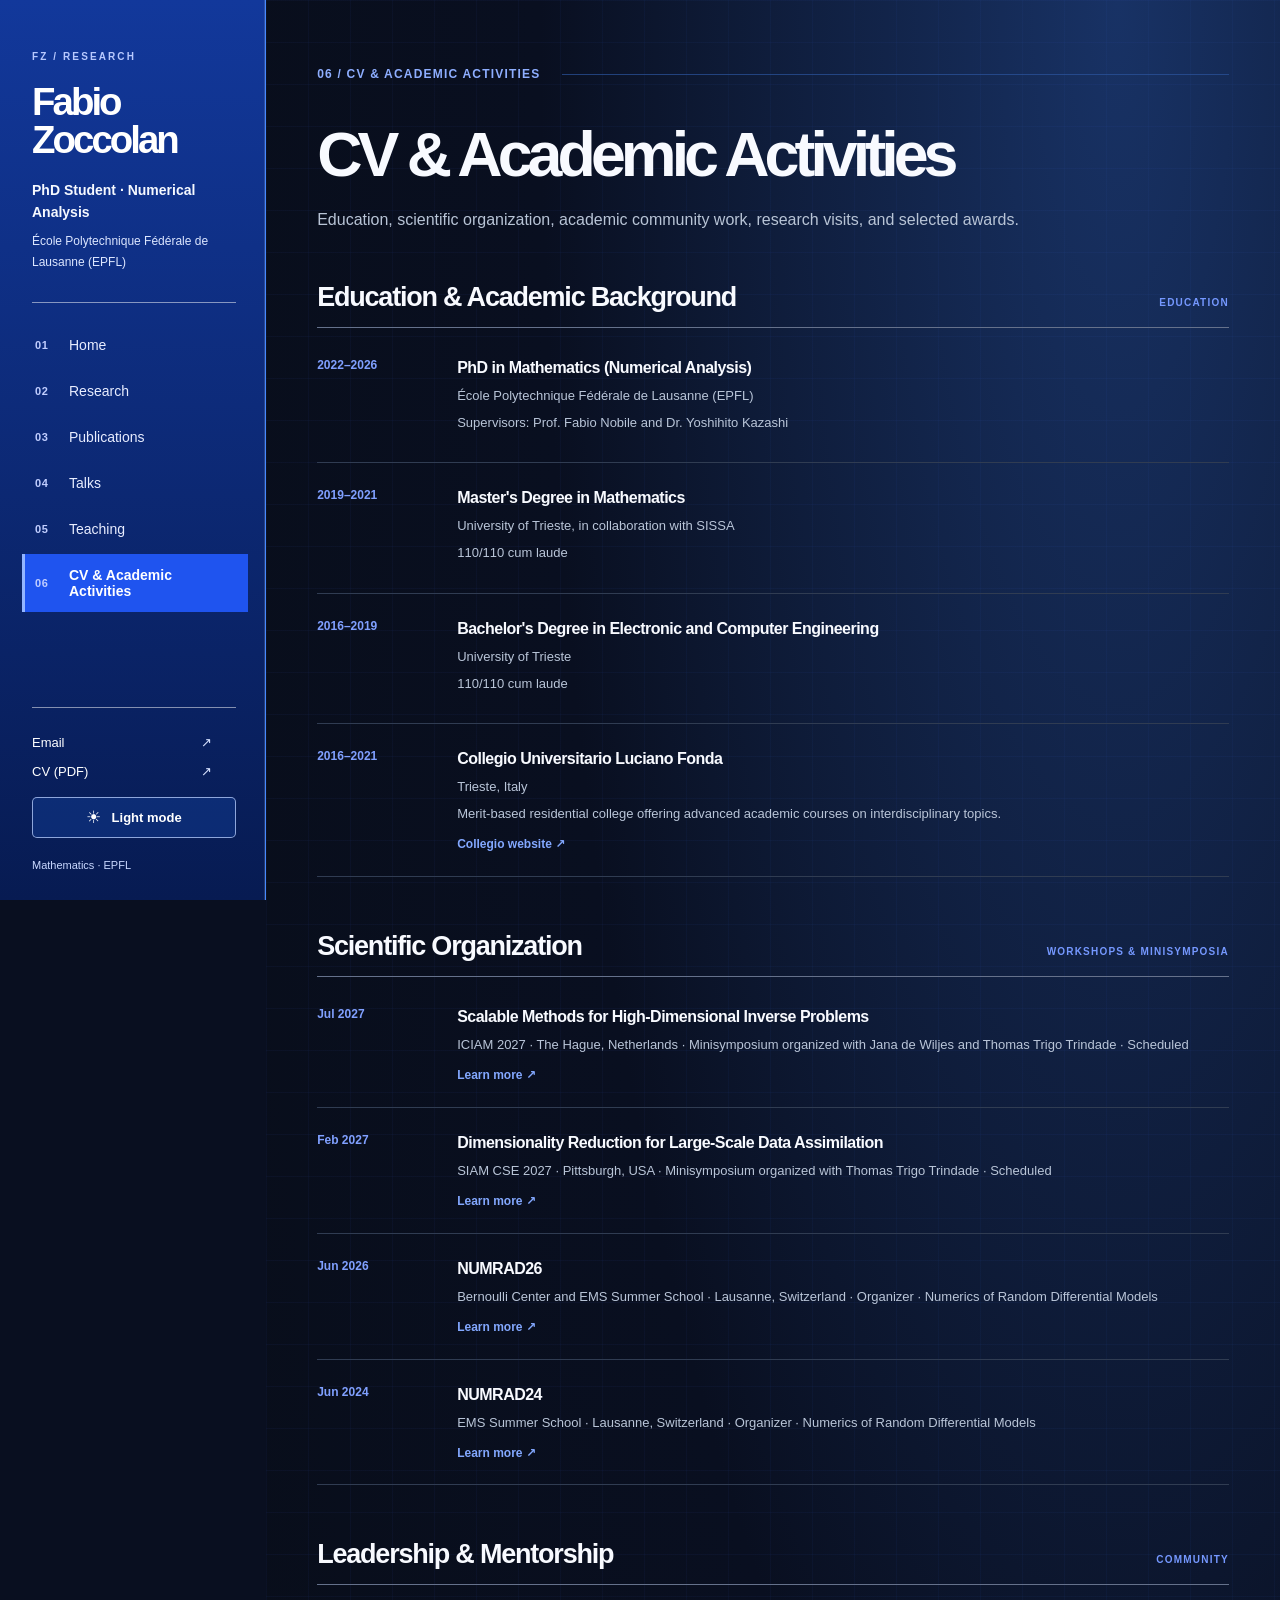
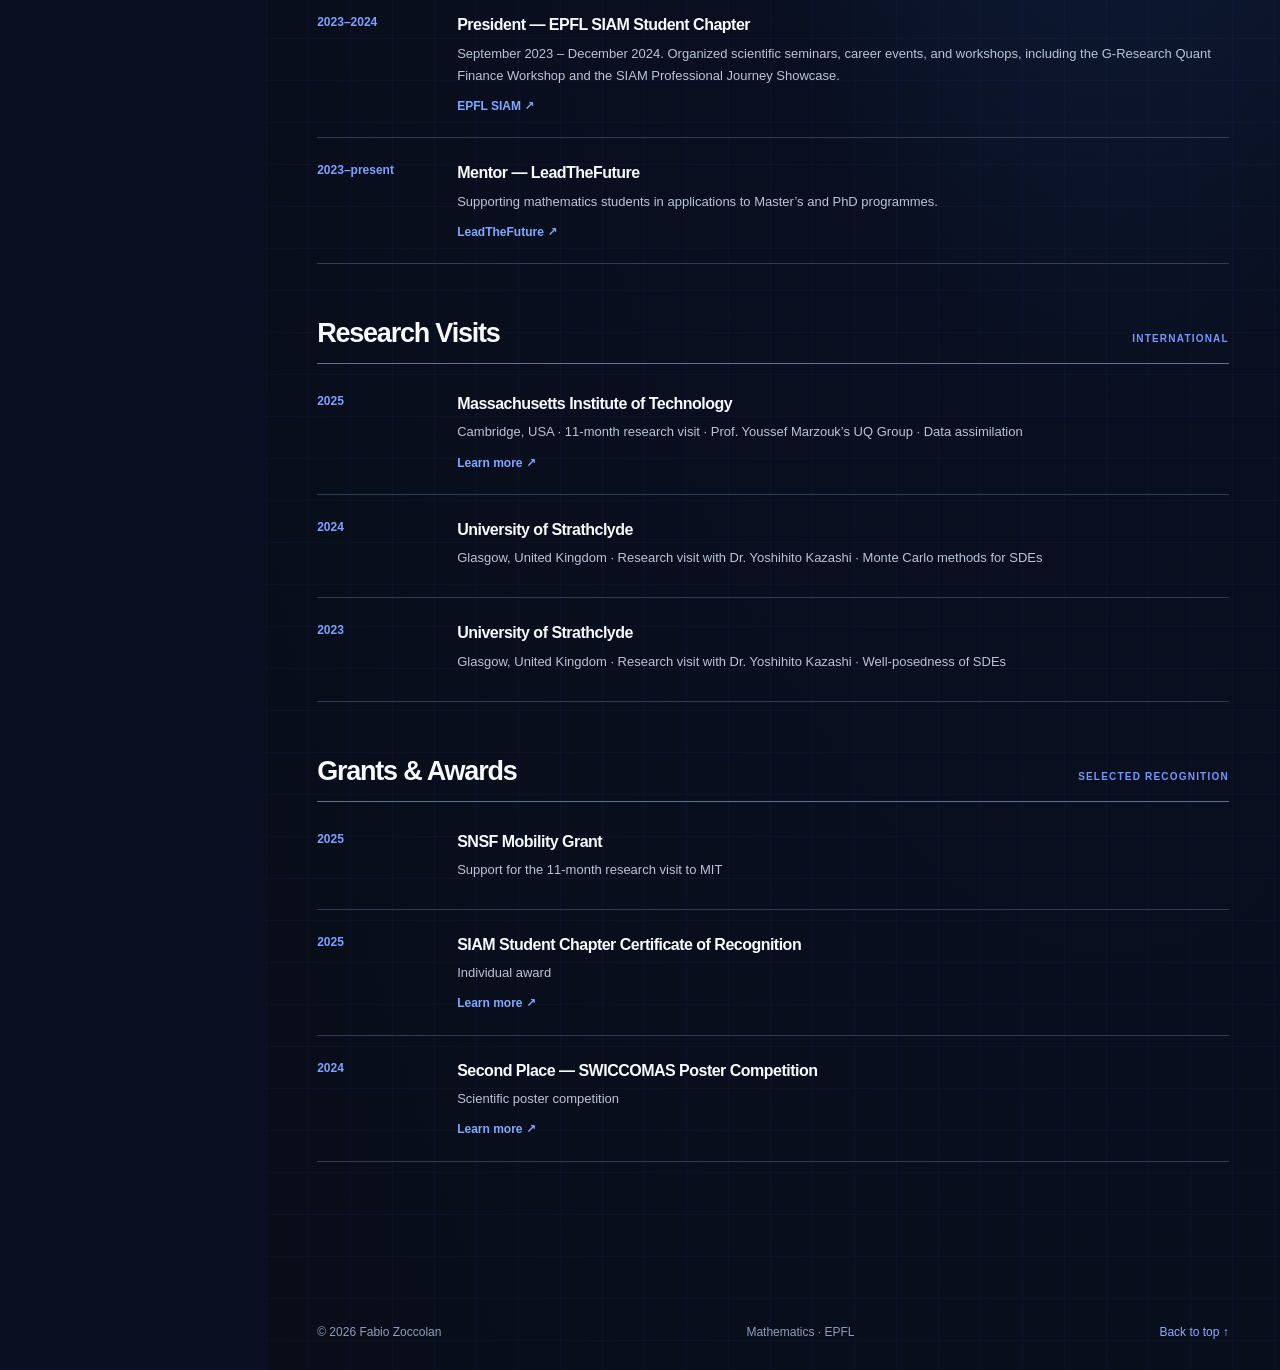
==== commit 5de8c0c8: "updates" ====
--- a/activities.html
+++ b/activities.html
@@ -65,7 +65,7 @@
 <!-- CV & ACADEMIC ACTIVITIES -->
 <section aria-labelledby="cv-activities-title" class="content-section single-page-section" id="activities">
 <div class="section-tag"><span>06 / CV &amp; ACADEMIC ACTIVITIES</span><span class="tag-rule"></span></div>
-<h2 class="section-headline" id="cv-activities-title">CV &amp; Academic Activities</h2><p class="section-lede">Education, scientific organization, academic community work, research visits, and selected awards.</p>
+<h1 class="section-headline" id="cv-activities-title">CV &amp; Academic Activities</h1><p class="section-lede">Education, scientific organization, academic community work, research visits, and selected awards.</p>
 <div class="activity-group">
 <div class="group-heading">
 <h3>Education &amp; Academic Background</h3>
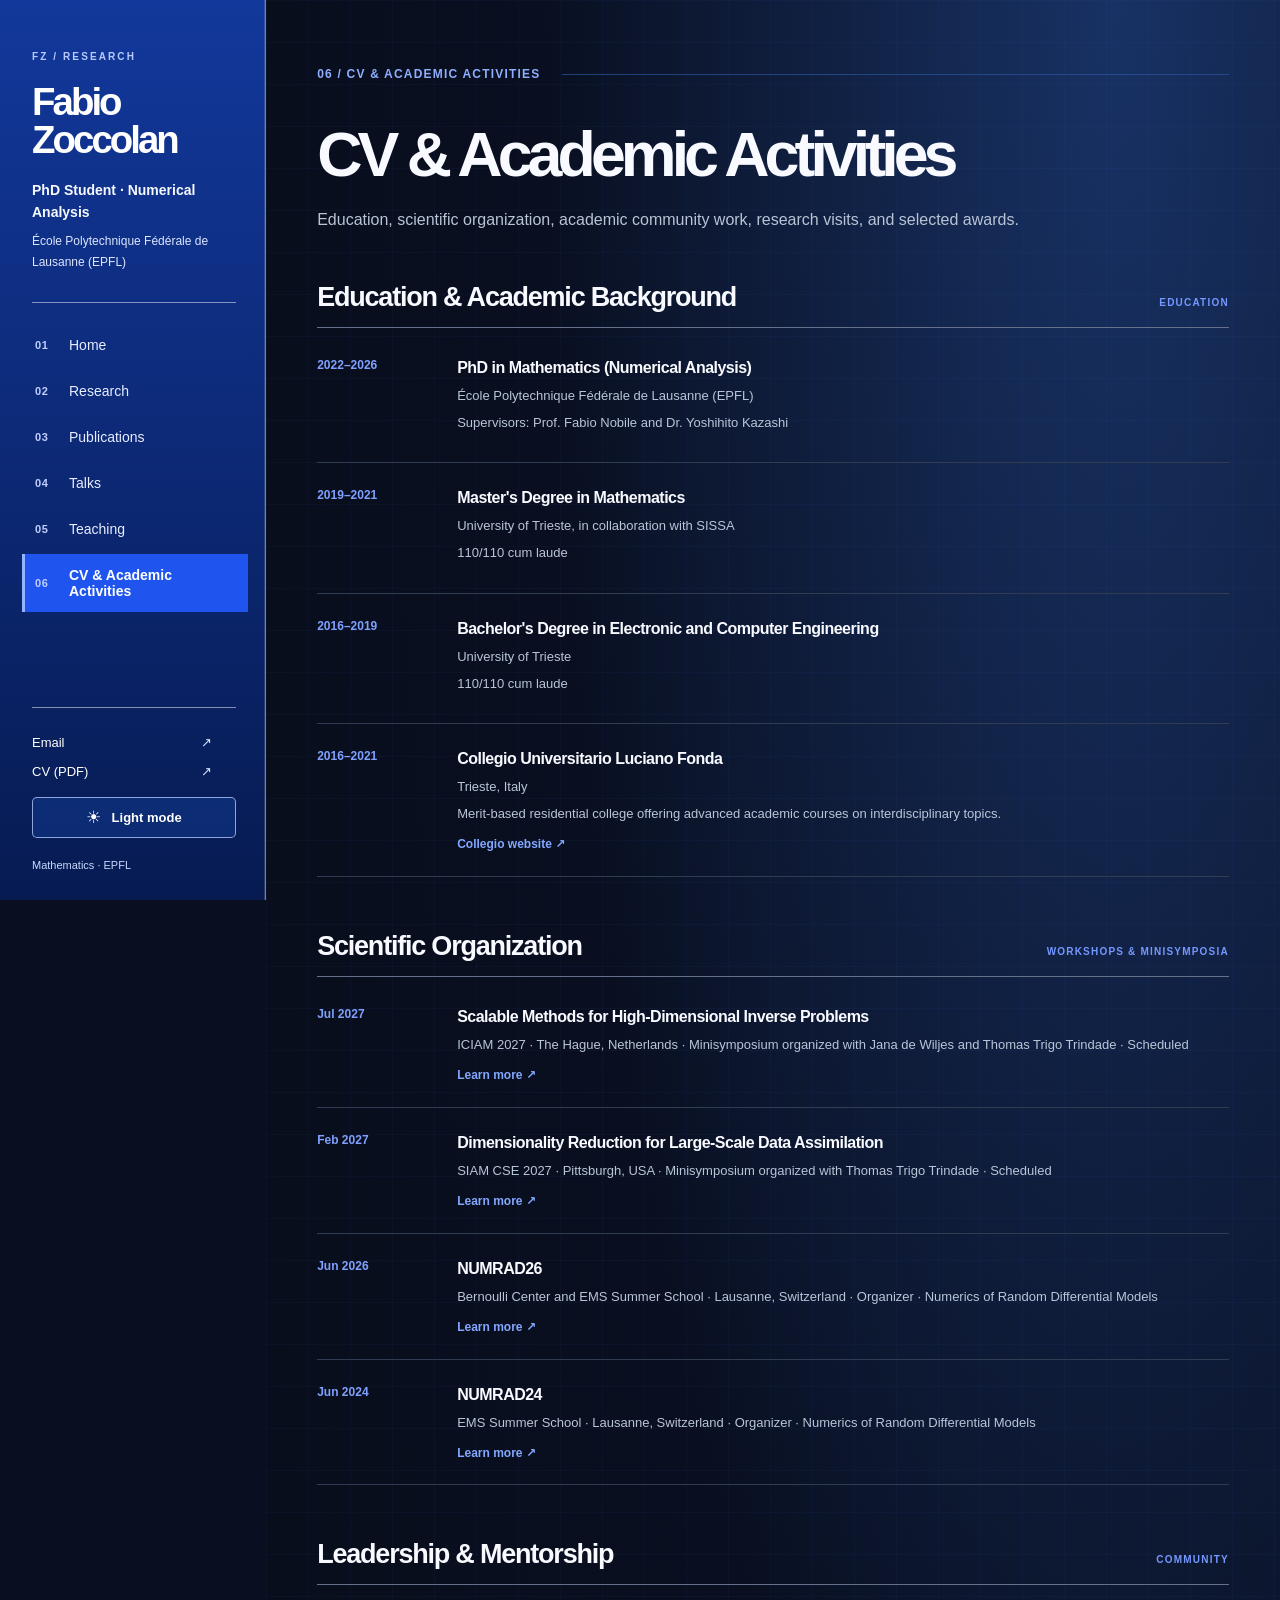
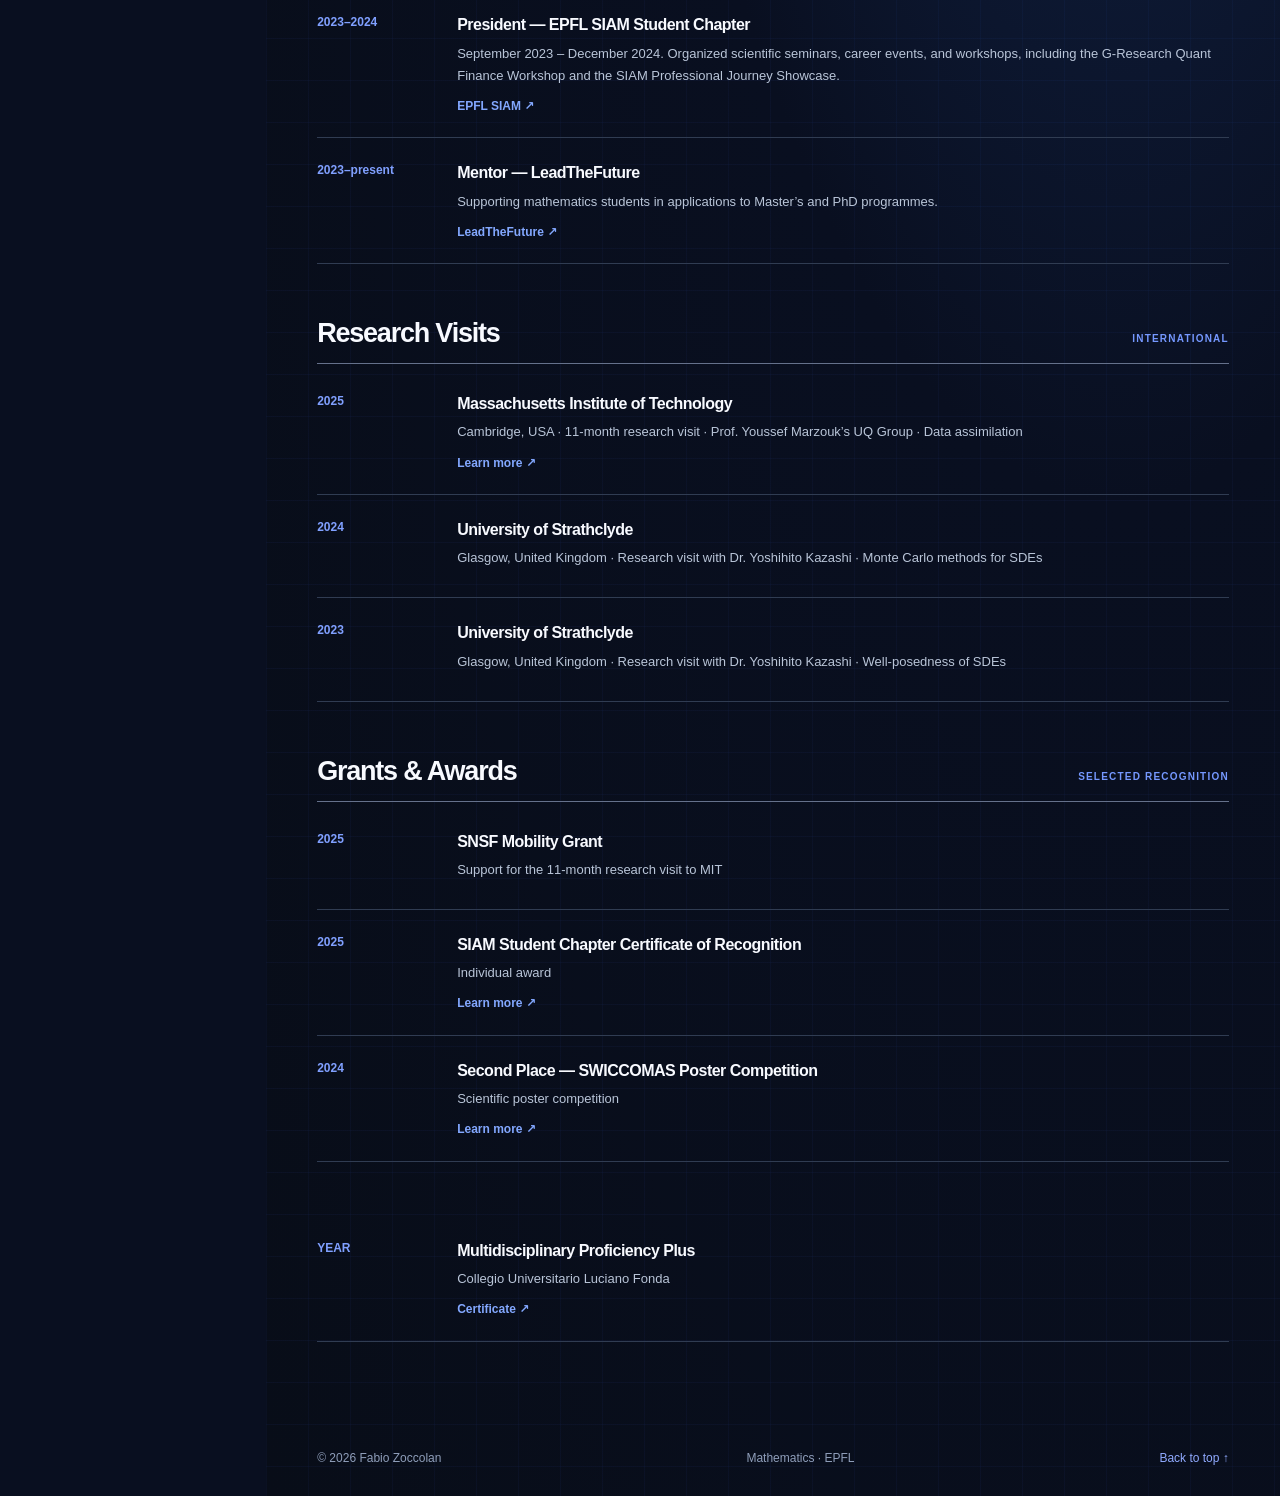
==== commit 764155f2: "collegio" ====
--- a/activities.html
+++ b/activities.html
@@ -107,6 +107,7 @@
 <a class="resource-chip" href="https://www.collegiofonda.it/en/" rel="noopener noreferrer" target="_blank">
         Collegio website ↗
       </a>
+
 </div>
 </article>
 </div>
@@ -125,6 +126,21 @@
 <div class="activity-group"><div class="group-heading"><h3>Grants &amp; Awards</h3><span>SELECTED RECOGNITION</span></div><article class="activity-row"><div class="date-column">2025</div><div><h4>SNSF Mobility Grant</h4><p>Support for the 11-month research visit to MIT</p></div></article>
 <article class="activity-row"><div class="date-column">2025</div><div><h4>SIAM Student Chapter Certificate of Recognition</h4><p>Individual award</p><a class="resource-chip" href="https://www.siam.org/media/rosdicst/sn_june2025.pdf" rel="noopener noreferrer" target="_blank">Learn more <span aria-hidden="true">↗</span></a></div></article>
 <article class="activity-row"><div class="date-column">2024</div><div><h4>Second Place — SWICCOMAS Poster Competition</h4><p>Scientific poster competition</p><a class="resource-chip" href="https://swiccomas.ch/swiccomas-2024-ga-and-poster-competition/" rel="noopener noreferrer" target="_blank">Learn more <span aria-hidden="true">↗</span></a></div></article></div>
+
+<article class="activity-row">
+  <div class="date-column">YEAR</div>
+  <div>
+    <h4>Multidisciplinary Proficiency Plus</h4>
+    <p>Collegio Universitario Luciano Fonda</p>
+    <a class="resource-chip"
+       href="https://badges.parchment.eu/public/assertions/bT3NBzPyQ1aQNaFq9h4Phw"
+       target="_blank"
+       rel="noopener noreferrer">
+      Certificate <span aria-hidden="true">↗</span>
+    </a>
+  </div>
+</article>
+
 </section>
 <footer class="site-footer"><span>© 2026 Fabio Zoccolan</span><span>Mathematics · EPFL</span><a href="#main-content">Back to top ↑</a></footer>
 </main>
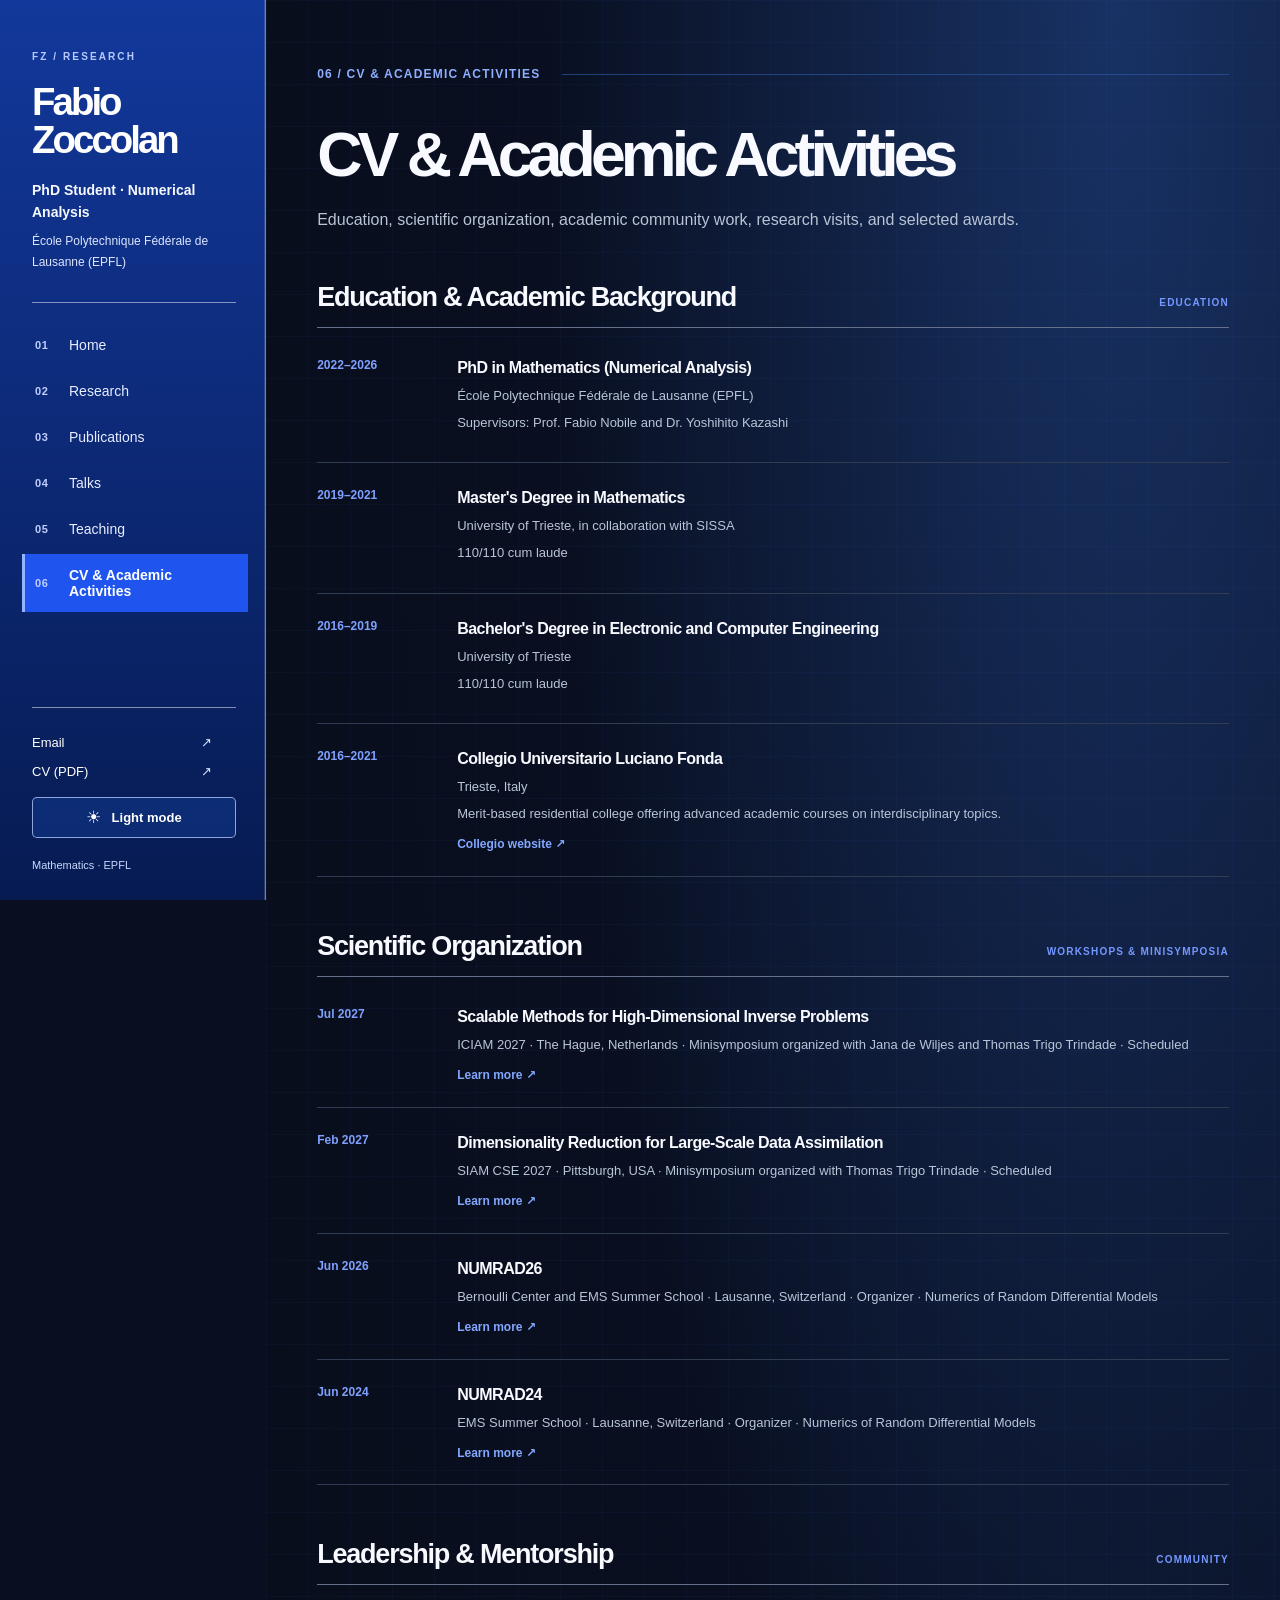
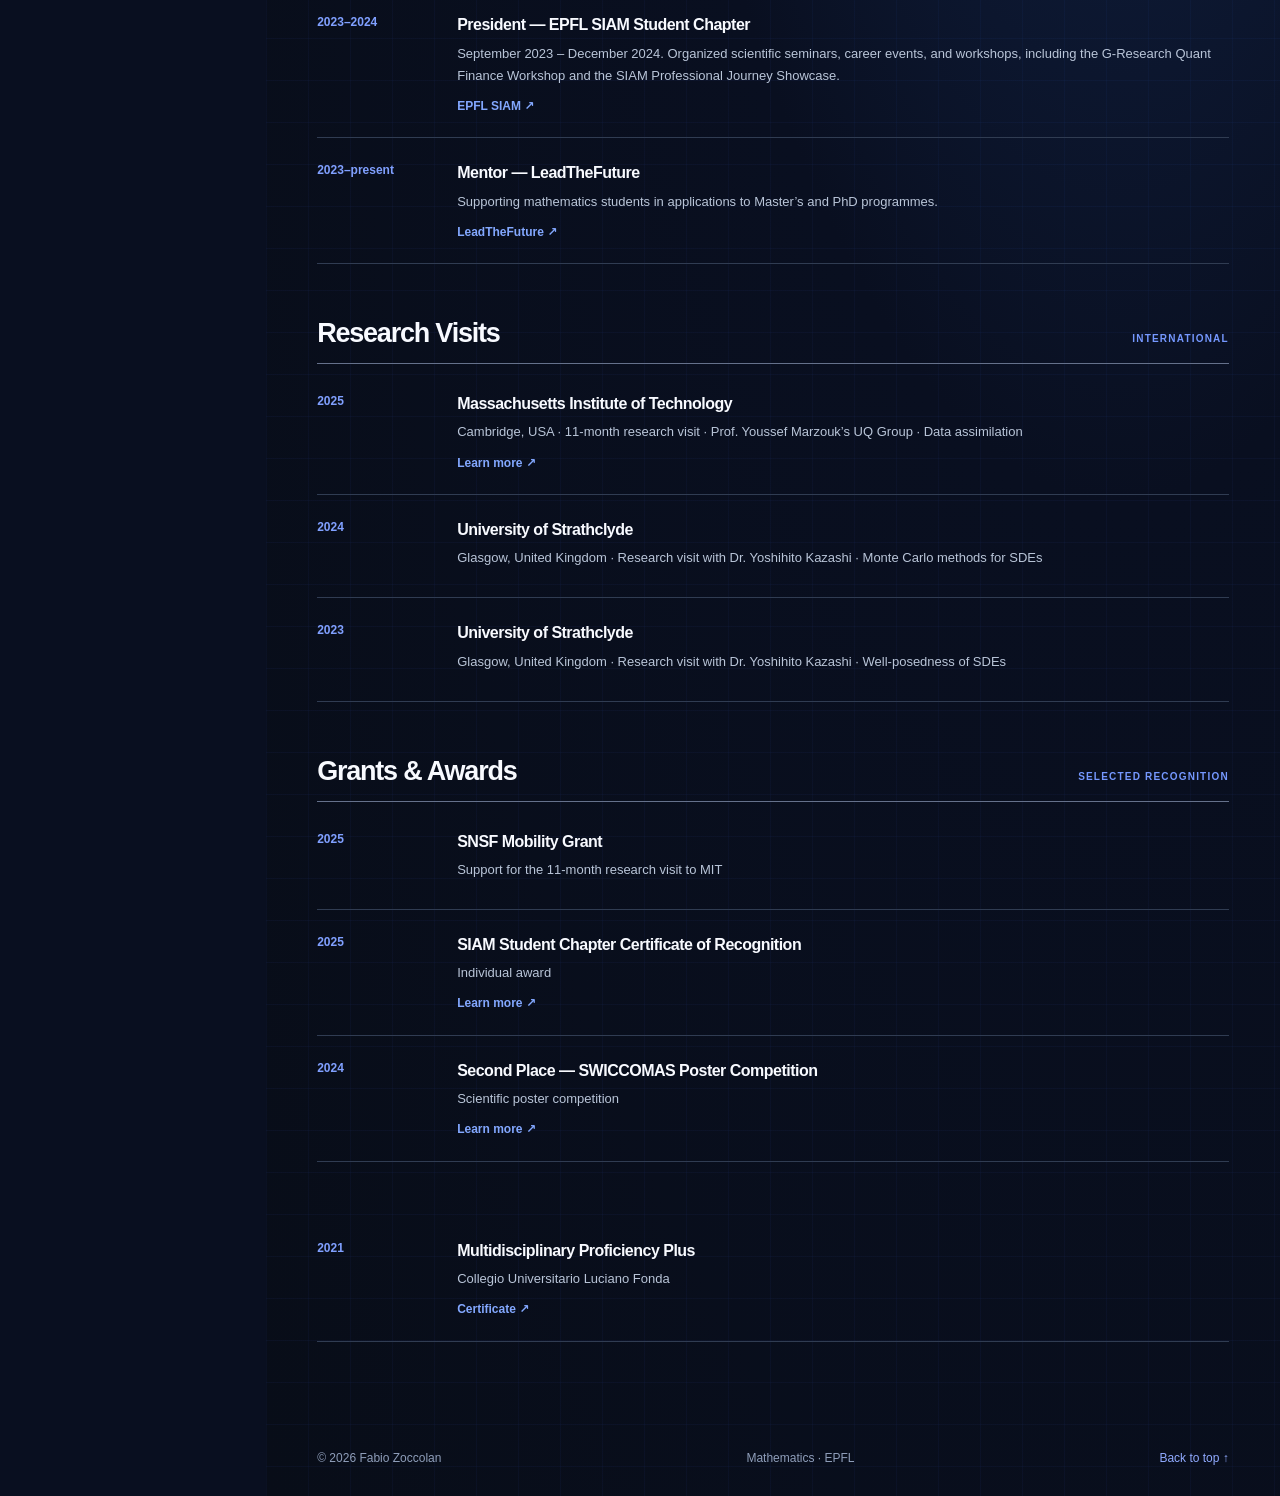
==== commit cdef9043: "collegio space 2021" ====
--- a/activities.html
+++ b/activities.html
@@ -126,9 +126,8 @@
 <div class="activity-group"><div class="group-heading"><h3>Grants &amp; Awards</h3><span>SELECTED RECOGNITION</span></div><article class="activity-row"><div class="date-column">2025</div><div><h4>SNSF Mobility Grant</h4><p>Support for the 11-month research visit to MIT</p></div></article>
 <article class="activity-row"><div class="date-column">2025</div><div><h4>SIAM Student Chapter Certificate of Recognition</h4><p>Individual award</p><a class="resource-chip" href="https://www.siam.org/media/rosdicst/sn_june2025.pdf" rel="noopener noreferrer" target="_blank">Learn more <span aria-hidden="true">↗</span></a></div></article>
 <article class="activity-row"><div class="date-column">2024</div><div><h4>Second Place — SWICCOMAS Poster Competition</h4><p>Scientific poster competition</p><a class="resource-chip" href="https://swiccomas.ch/swiccomas-2024-ga-and-poster-competition/" rel="noopener noreferrer" target="_blank">Learn more <span aria-hidden="true">↗</span></a></div></article></div>
-
 <article class="activity-row">
-  <div class="date-column">YEAR</div>
+  <div class="date-column">2021</div>
   <div>
     <h4>Multidisciplinary Proficiency Plus</h4>
     <p>Collegio Universitario Luciano Fonda</p>
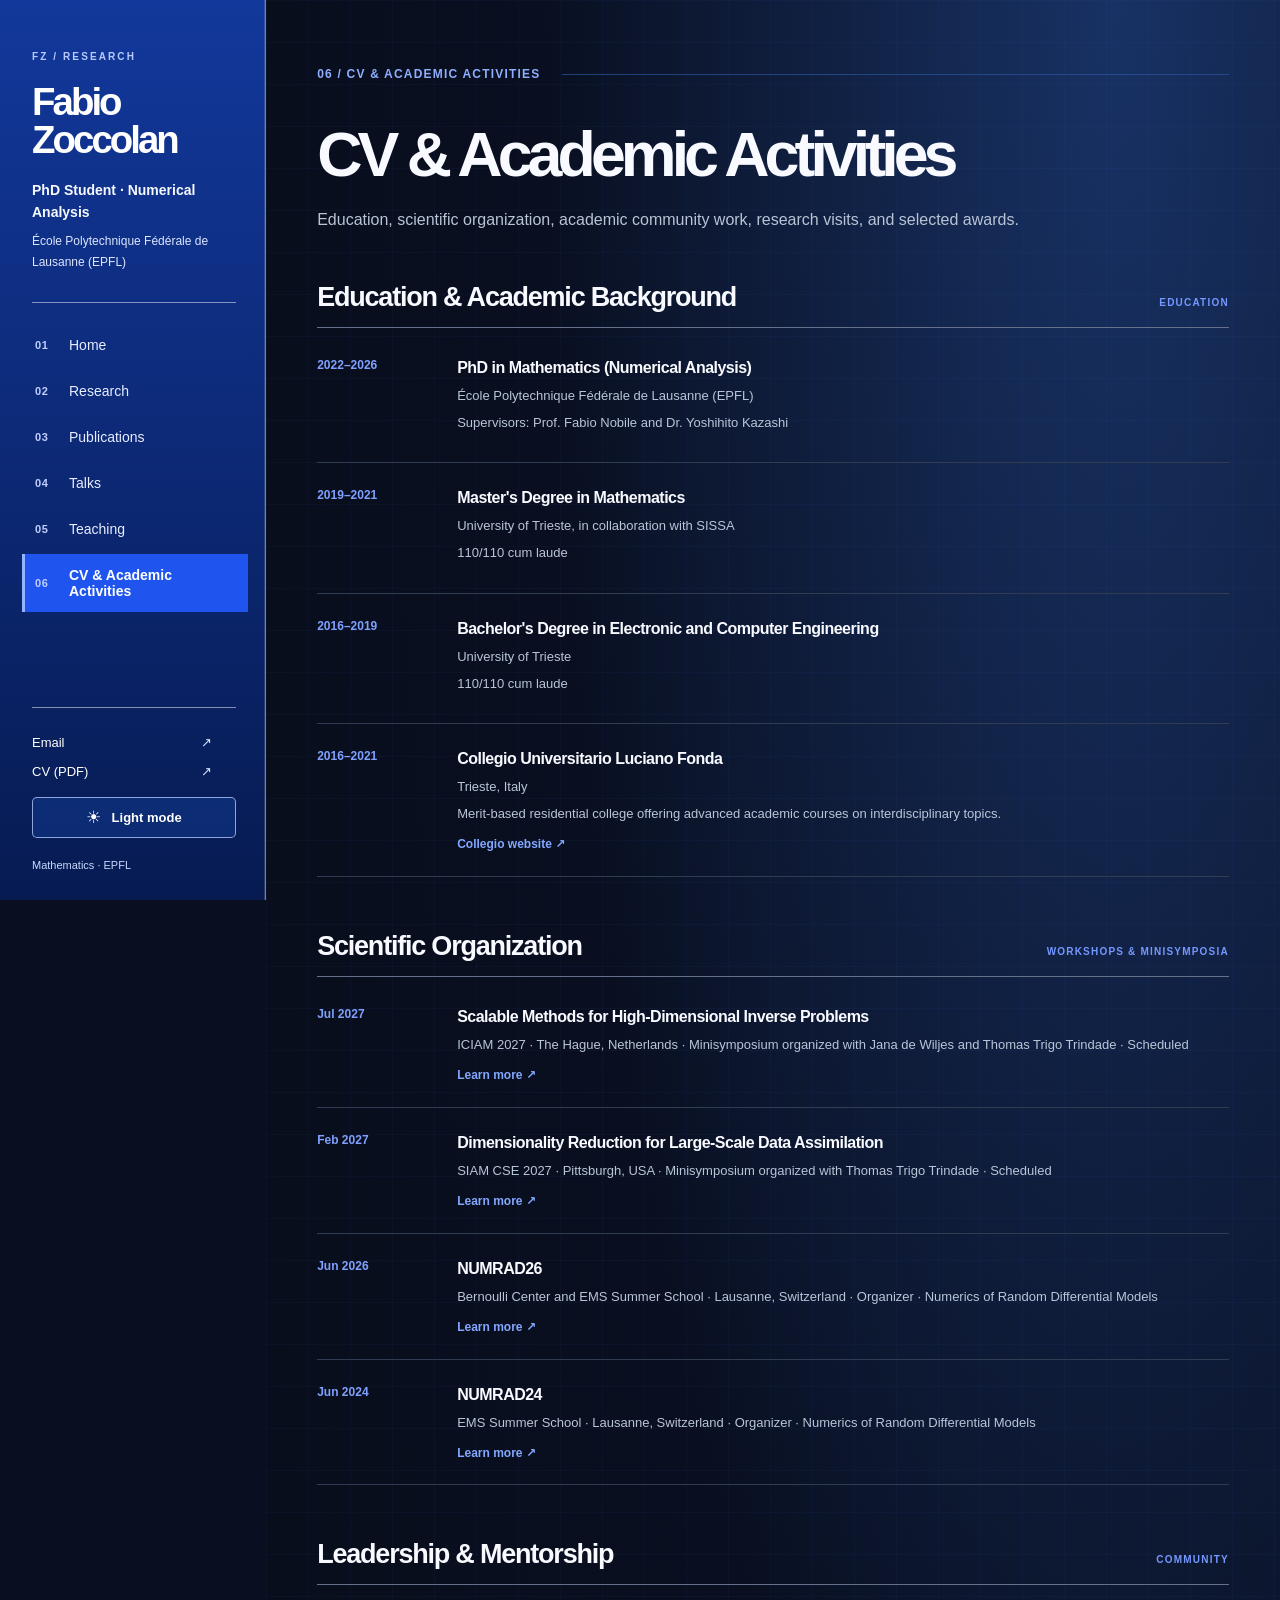
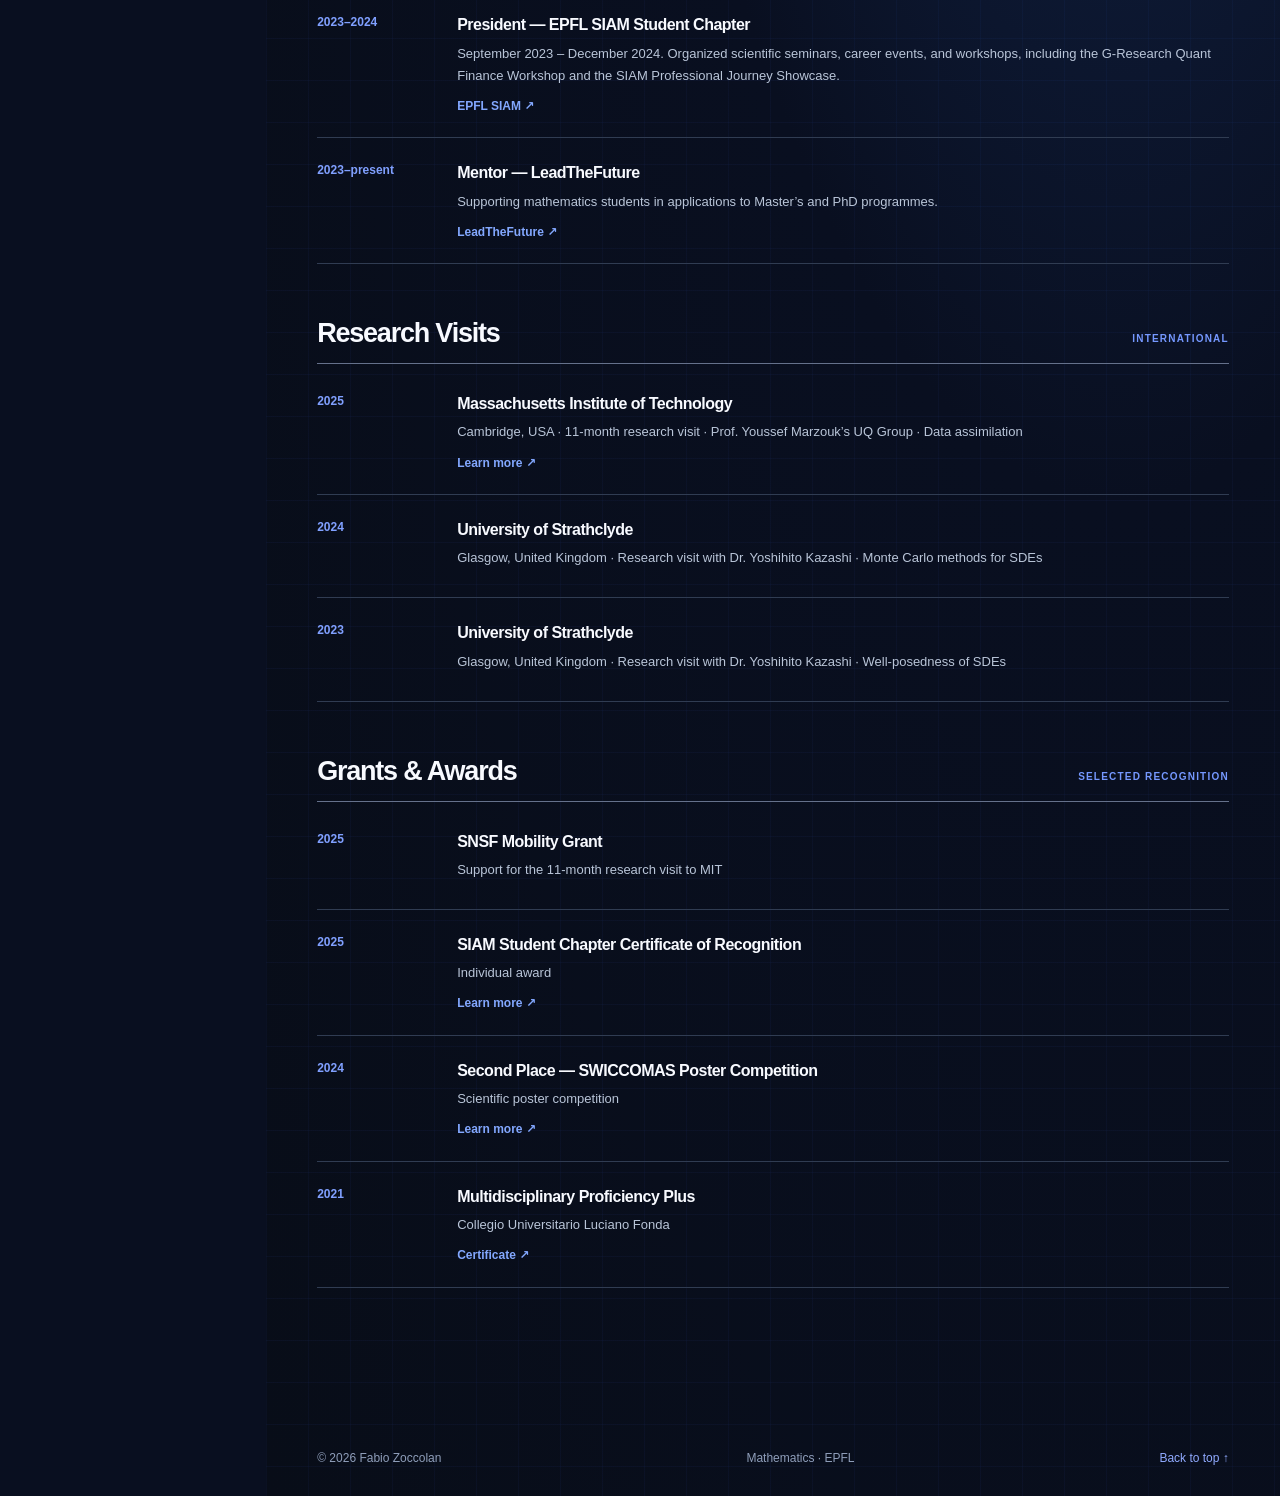
==== commit 255b6f1f: "understanding code" ====
--- a/activities.html
+++ b/activities.html
@@ -125,21 +125,9 @@
 <article class="activity-row"><div class="date-column">2023</div><div><h4>University of Strathclyde</h4><p>Glasgow, United Kingdom · Research visit with Dr. Yoshihito Kazashi · Well-posedness of SDEs</p></div></article></div>
 <div class="activity-group"><div class="group-heading"><h3>Grants &amp; Awards</h3><span>SELECTED RECOGNITION</span></div><article class="activity-row"><div class="date-column">2025</div><div><h4>SNSF Mobility Grant</h4><p>Support for the 11-month research visit to MIT</p></div></article>
 <article class="activity-row"><div class="date-column">2025</div><div><h4>SIAM Student Chapter Certificate of Recognition</h4><p>Individual award</p><a class="resource-chip" href="https://www.siam.org/media/rosdicst/sn_june2025.pdf" rel="noopener noreferrer" target="_blank">Learn more <span aria-hidden="true">↗</span></a></div></article>
-<article class="activity-row"><div class="date-column">2024</div><div><h4>Second Place — SWICCOMAS Poster Competition</h4><p>Scientific poster competition</p><a class="resource-chip" href="https://swiccomas.ch/swiccomas-2024-ga-and-poster-competition/" rel="noopener noreferrer" target="_blank">Learn more <span aria-hidden="true">↗</span></a></div></article></div>
-<article class="activity-row">
-  <div class="date-column">2021</div>
-  <div>
-    <h4>Multidisciplinary Proficiency Plus</h4>
-    <p>Collegio Universitario Luciano Fonda</p>
-    <a class="resource-chip"
-       href="https://badges.parchment.eu/public/assertions/bT3NBzPyQ1aQNaFq9h4Phw"
-       target="_blank"
-       rel="noopener noreferrer">
-      Certificate <span aria-hidden="true">↗</span>
-    </a>
-  </div>
-</article>
-
+<article class="activity-row"><div class="date-column">2024</div><div><h4>Second Place — SWICCOMAS Poster Competition</h4><p>Scientific poster competition</p><a class="resource-chip" href="https://swiccomas.ch/swiccomas-2024-ga-and-poster-competition/" rel="noopener noreferrer" target="_blank">Learn more <span aria-hidden="true">↗</span></a></div></article>
+<article class="activity-row"><div class="date-column">2021</div><div><h4>Multidisciplinary Proficiency Plus</h4><p>Collegio Universitario Luciano Fonda</p><a class="resource-chip"href="https://badges.parchment.eu/public/assertions/bT3NBzPyQ1aQNaFq9h4Phw" target="_blank" rel="noopener noreferrer">Certificate <span aria-hidden="true">↗</span></a></div></article>
+</div>
 </section>
 <footer class="site-footer"><span>© 2026 Fabio Zoccolan</span><span>Mathematics · EPFL</span><a href="#main-content">Back to top ↑</a></footer>
 </main>
